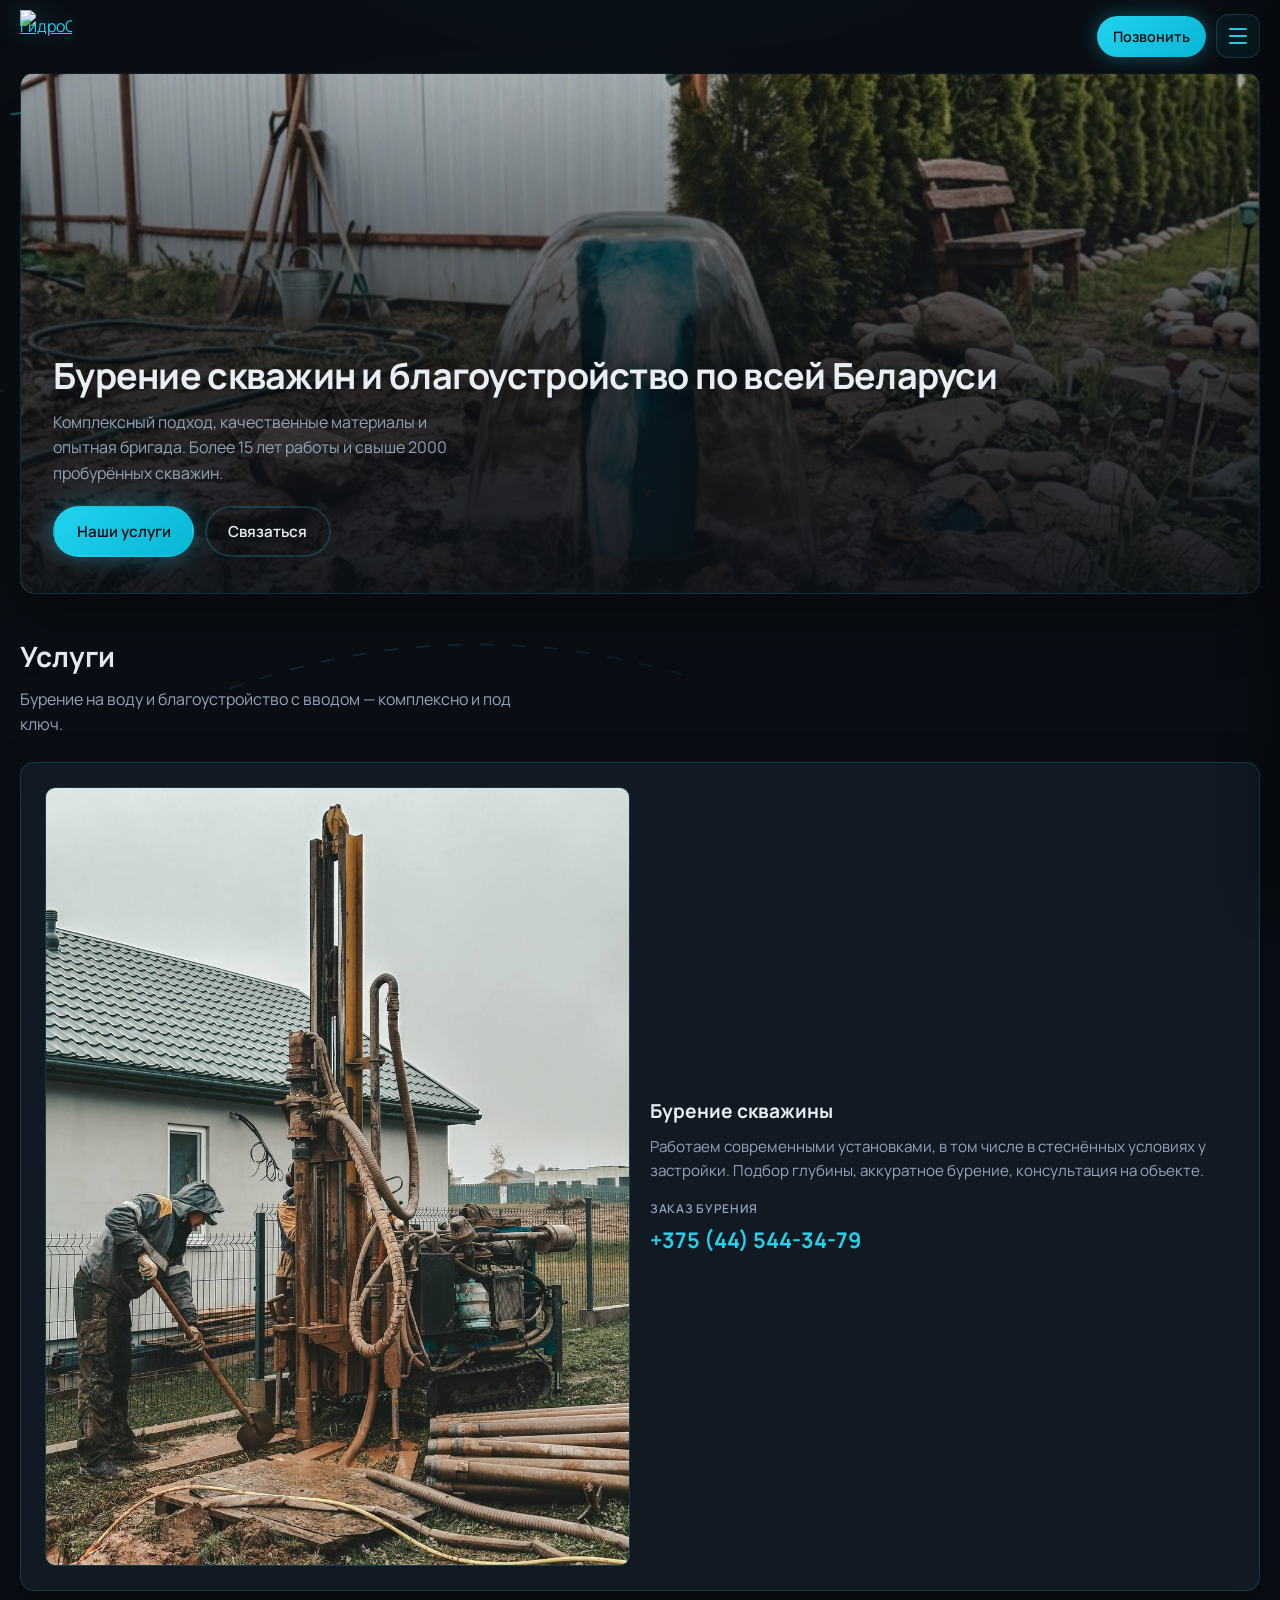
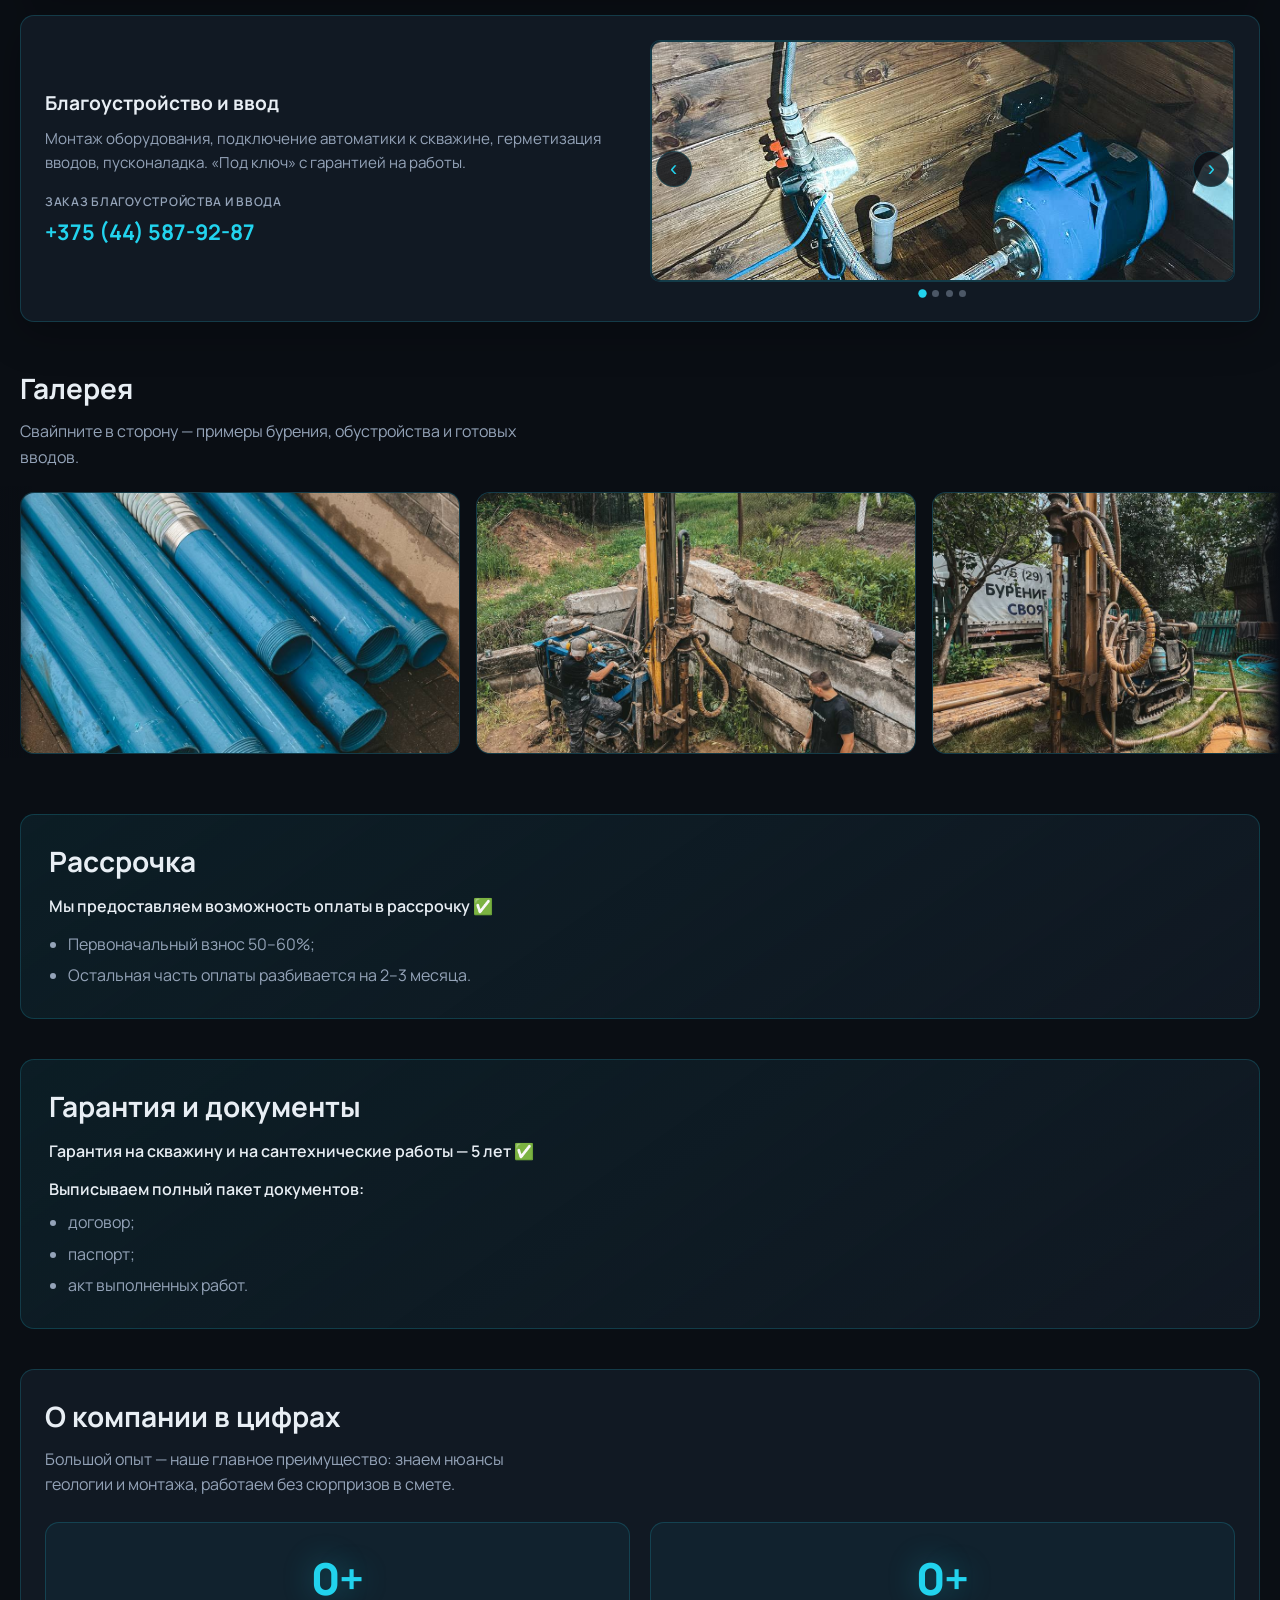
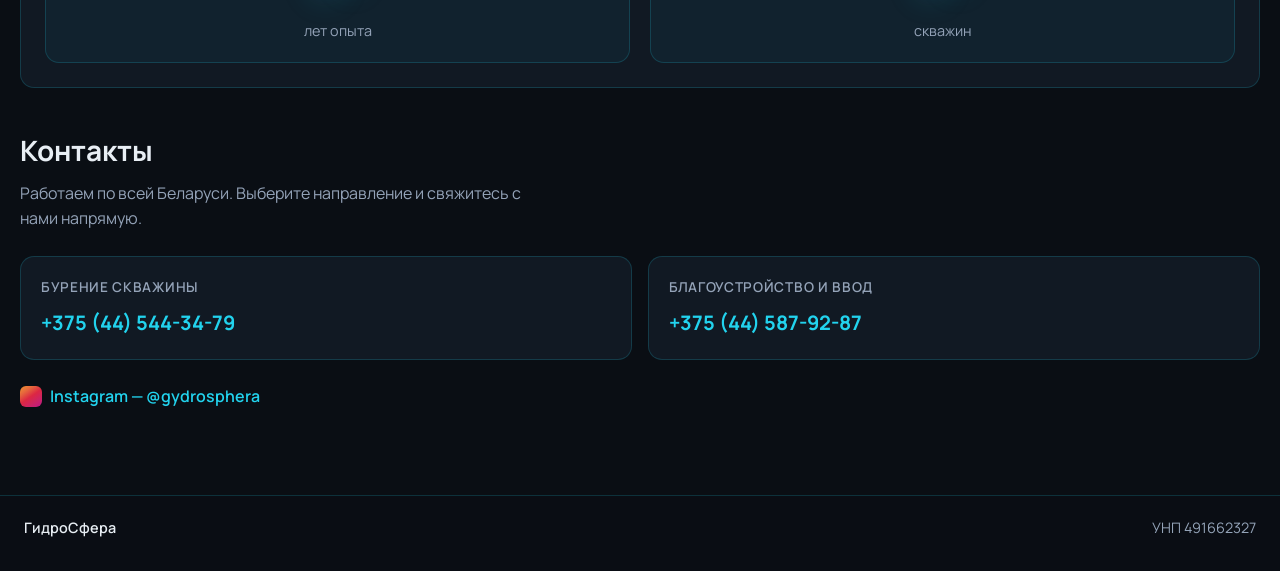
==== public/index.html @ 67a67ed8 "Initial commit: лендинг ГидроСфера (статика в public/) Made-with: Cursor" ====
<!DOCTYPE html>
<html lang="ru">
<head>
  <meta charset="UTF-8" />
  <meta name="viewport" content="width=device-width, initial-scale=1" />
  <meta name="description" content="ГидроСфера — бурение скважин и благоустройство под ключ по всей Беларуси. 15+ лет опыта, 2000+ скважин." />
  <title>ГидроСфера — бурение скважин и благоустройство</title>
  <link rel="preconnect" href="https://fonts.googleapis.com" />
  <link rel="preconnect" href="https://fonts.gstatic.com" crossorigin />
  <link href="https://fonts.googleapis.com/css2?family=Manrope:wght@400;500;600;700&display=swap" rel="stylesheet" />
  <link rel="stylesheet" href="css/styles.css" />
</head>
<body>
  <div class="pipe-bg" aria-hidden="true">
    <svg class="pipe-svg" xmlns="http://www.w3.org/2000/svg" preserveAspectRatio="xMidYMid slice">
      <defs>
        <linearGradient id="pipe-glow" x1="0%" y1="0%" x2="100%" y2="100%">
          <stop offset="0%" style="stop-color:#22d3ee;stop-opacity:0.5" />
          <stop offset="100%" style="stop-color:#0891b2;stop-opacity:0.15" />
        </linearGradient>
      </defs>
      <path class="pipe-line" d="M-20,120 Q180,80 400,140 T900,100" fill="none" stroke="url(#pipe-glow)" stroke-width="2" />
      <path class="pipe-line pipe-line--2" d="M100,-30 Q220,200 380,180 T720,280" fill="none" stroke="url(#pipe-glow)" stroke-width="1.5" opacity="0.6" />
      <path class="pipe-line pipe-line--3" d="M-40,400 Q300,320 500,420 T1100,380" fill="none" stroke="url(#pipe-glow)" stroke-width="1.2" opacity="0.45" />
      <path class="pipe-line pipe-line--4" d="M200,700 Q450,600 700,680 T100%,650" fill="none" stroke="url(#pipe-glow)" stroke-width="1.8" opacity="0.35" />
    </svg>
    <div class="pipe-grid"></div>
  </div>

  <header class="site-header" id="header" data-header>
    <div class="header-inner">
      <a class="logo-link" href="#top" data-nav-anchor>
        <img class="logo-img" src="images/logo.jpeg" width="180" height="180" alt="ГидроСфера" decoding="async" />
      </a>
      <div class="header-actions">
        <a class="btn-call-top" href="#contacts" data-nav-anchor>Позвонить</a>
        <button type="button" class="burger" id="burger" aria-expanded="false" aria-controls="drawer" aria-label="Открыть меню">
          <span class="burger-bar"></span>
          <span class="burger-bar"></span>
          <span class="burger-bar"></span>
        </button>
      </div>
    </div>
    <div class="drawer" id="drawer" aria-hidden="true">
      <nav class="drawer-nav" aria-label="Разделы">
        <a href="#services" data-nav-anchor>Услуги</a>
        <a href="#gallery" data-nav-anchor>Галерея</a>
        <a href="#contacts" data-nav-anchor>Контакты</a>
      </nav>
    </div>
  </header>

  <div class="header-placeholder" aria-hidden="true"></div>

  <div class="page-shell">
    <main class="main-col" id="top">
        <section class="hero">
          <div class="hero-media">
            <img
              class="hero-media__img--well-result"
              src="images/main1.jpg"
              alt="Чистая вода из пробурённой скважины"
              width="1200"
              height="900"
              fetchpriority="high"
              decoding="async"
            />
            <div class="hero-scrim"></div>
          </div>
          <div class="hero-copy">
            <h1 class="hero-title">Бурение скважин и благоустройство по всей Беларуси</h1>
            <p class="hero-text">
              Комплексный подход, качественные материалы и опытная бригада. Более 15 лет работы и свыше 2000 пробурённых скважин.
            </p>
            <div class="hero-cta">
              <a class="btn btn-primary" href="#services">Наши услуги</a>
              <a class="btn btn-ghost" href="#contacts">Связаться</a>
            </div>
          </div>
        </section>

        <section class="section" id="services">
          <h2 class="section-title">Услуги</h2>
          <p class="section-lead">Бурение на воду и благоустройство с вводом — комплексно и под ключ.</p>

          <article class="service-card">
            <div class="service-card__media">
              <img src="images/photo_2026-03-30%2013.43.27.jpeg" alt="Бурение скважины у частного дома" width="800" height="600" loading="lazy" decoding="async" />
            </div>
            <div class="service-card__body">
              <h3 class="service-card__title">Бурение скважины</h3>
              <p class="service-card__text">
                Работаем современными установками, в том числе в стеснённых условиях у застройки. Подбор глубины, аккуратное бурение, консультация на объекте.
              </p>
              <p class="service-card__phone-label">Заказ бурения</p>
              <a class="service-card__phone" href="tel:+375445443479">+375 (44) 544-34-79</a>
            </div>
          </article>

          <article class="service-card service-card--reverse">
            <div class="service-card__media service-card__media--blago-gallery">
              <div class="blago-gallery" data-blago-gallery>
                <button type="button" class="blago-gallery__arrow blago-gallery__arrow--prev" aria-controls="blago-gallery-track" aria-label="Предыдущее фото">‹</button>
                <div class="blago-gallery__viewport" id="blago-gallery-viewport" tabindex="0" aria-roledescription="карусель" aria-label="Фото и схемы благоустройства">
                  <ul class="blago-gallery__track" id="blago-gallery-track" role="list">
                    <li class="blago-gallery__slide">
                      <button type="button" class="blago-gallery__zoom" data-full="images/blago_in.jpg" data-alt="Монтаж автоматики и гидроаккумулятора в помещении">
                        <img src="images/blago_in.jpg" alt="Монтаж автоматики и гидроаккумулятора в помещении" width="800" height="600" loading="lazy" decoding="async" />
                      </button>
                    </li>
                    <li class="blago-gallery__slide">
                      <button type="button" class="blago-gallery__zoom" data-full="images/blago_in1.jpg" data-alt="Схема ввода водоснабжения из скважины в дом">
                        <img class="blago-gallery__img--diagram" src="images/blago_in1.jpg" alt="Схема ввода водоснабжения из скважины в дом" width="800" height="600" loading="lazy" decoding="async" />
                      </button>
                    </li>
                    <li class="blago-gallery__slide">
                      <button type="button" class="blago-gallery__zoom" data-full="images/blago_out.jpg" data-alt="Обустройство в кессоне: оборудование на объекте">
                        <img src="images/blago_out.jpg" alt="Обустройство в кессоне: оборудование на объекте" width="800" height="600" loading="lazy" decoding="async" />
                      </button>
                    </li>
                    <li class="blago-gallery__slide">
                      <button type="button" class="blago-gallery__zoom" data-full="images/blago_out1.jpg" data-alt="Схема обустройства скважины в кессоне">
                        <img class="blago-gallery__img--diagram" src="images/blago_out1.jpg" alt="Схема обустройства скважины в кессоне" width="800" height="600" loading="lazy" decoding="async" />
                      </button>
                    </li>
                  </ul>
                </div>
                <button type="button" class="blago-gallery__arrow blago-gallery__arrow--next" aria-controls="blago-gallery-track" aria-label="Следующее фото">›</button>
                <div class="blago-gallery__dots" role="group" aria-label="Галерея благоустройства"></div>
              </div>
            </div>
            <div class="service-card__body">
              <h3 class="service-card__title">Благоустройство и ввод</h3>
              <p class="service-card__text">
                Монтаж оборудования, подключение автоматики к скважине, герметизация вводов, пусконаладка. «Под ключ» с гарантией на работы.
              </p>
              <p class="service-card__phone-label">Заказ благоустройства и ввода</p>
              <a class="service-card__phone" href="tel:+375445879287">+375 (44) 587-92-87</a>
            </div>
          </article>
        </section>

        <section class="section section-gallery" id="gallery" aria-label="Галерея работ и процесса">
          <h2 class="section-title">Галерея</h2>
          <p class="section-lead section-lead--gallery">Свайпните в сторону — примеры бурения, обустройства и готовых вводов.</p>
          <div class="gallery-rail-wrap">
            <div class="gallery-rail" id="gallery-rail" tabindex="0" role="region" aria-label="Фотогалерея, листайте в сторону">
              <ul class="gallery-rail__track">
                <li class="gallery-rail__slide"><button type="button" class="gallery-thumb" data-full="images/photo_2026-03-30%2013.43.28.jpeg" data-alt="Обсадные трубы на объекте"><img src="images/photo_2026-03-30%2013.43.28.jpeg" alt="" width="640" height="420" loading="lazy" decoding="async" /></button></li>
                <li class="gallery-rail__slide"><button type="button" class="gallery-thumb" data-full="images/photo_2026-03-30%2013.43.32.jpeg" data-alt="Бурение: установка и специалисты"><img src="images/photo_2026-03-30%2013.43.32.jpeg" alt="" width="640" height="420" loading="lazy" decoding="async" /></button></li>
                <li class="gallery-rail__slide"><button type="button" class="gallery-thumb" data-full="images/photo_2026-03-30%2013.43.20.jpeg" data-alt="Буровая работа на участке с газоном"><img src="images/photo_2026-03-30%2013.43.20.jpeg" alt="" width="640" height="420" loading="lazy" decoding="async" /></button></li>
                <li class="gallery-rail__slide"><button type="button" class="gallery-thumb" data-full="images/photo_2026-03-30%2013.43.27.jpeg" data-alt="Бурение скважины у частного дома"><img src="images/photo_2026-03-30%2013.43.27.jpeg" alt="" width="640" height="420" loading="lazy" decoding="async" /></button></li>
                <li class="gallery-rail__slide"><button type="button" class="gallery-thumb" data-full="images/photo_2026-03-30%2013.43.35.jpeg" data-alt="Буровая установка рядом с домом"><img src="images/photo_2026-03-30%2013.43.35.jpeg" alt="" width="640" height="420" loading="lazy" decoding="async" /></button></li>
                <li class="gallery-rail__slide"><button type="button" class="gallery-thumb" data-full="images/main.jpeg" data-alt="Готовое водоснабжение на объекте"><img src="images/main.jpeg" alt="" width="640" height="420" loading="lazy" decoding="async" /></button></li>
                <li class="gallery-rail__slide"><button type="button" class="gallery-thumb" data-full="images/2026-03-30%2015.04.41.jpg" data-alt="Насосная станция, пробный пуск"><img class="thumb-crop--pump-top" src="images/2026-03-30%2015.04.41.jpg" alt="" width="640" height="420" loading="lazy" decoding="async" /></button></li>
                <li class="gallery-rail__slide"><button type="button" class="gallery-thumb" data-full="images/blago-1.jpeg" data-alt="Автоматика и гидроаккумулятор в помещении"><img src="images/blago-1.jpeg" alt="" width="640" height="420" loading="lazy" decoding="async" /></button></li>
                <li class="gallery-rail__slide"><button type="button" class="gallery-thumb" data-full="images/blago-2.jpeg" data-alt="Обвязка скважины в кессоне"><img src="images/blago-2.jpeg" alt="" width="640" height="420" loading="lazy" decoding="async" /></button></li>
                <li class="gallery-rail__slide"><button type="button" class="gallery-thumb" data-full="images/photo_2026-03-30%2013.43.19.jpeg" data-alt="Оголовок скважины, ввод трубы и кабеля"><img src="images/photo_2026-03-30%2013.43.19.jpeg" alt="" width="640" height="420" loading="lazy" decoding="async" /></button></li>
                <li class="gallery-rail__slide"><button type="button" class="gallery-thumb" data-full="images/photo_2026-03-30%2013.43.11.jpeg" data-alt="Комплектация: насос, труба и оголовок"><img src="images/photo_2026-03-30%2013.43.11.jpeg" alt="" width="640" height="420" loading="lazy" decoding="async" /></button></li>
              </ul>
            </div>
          </div>
        </section>

        <section class="section section--installment" id="installment">
          <div class="installment-card">
            <h2 class="section-title section-title--in-card">Рассрочка</h2>
            <p class="installment-intro">Мы предоставляем возможность оплаты в рассрочку ✅</p>
            <ul class="installment-list">
              <li>Первоначальный взнос 50–60%;</li>
              <li>Остальная часть оплаты разбивается на 2–3 месяца.</li>
            </ul>
          </div>
        </section>

        <section class="section section--warranty" id="warranty" aria-label="Гарантия и документы">
          <div class="installment-card">
            <h2 class="section-title section-title--in-card">Гарантия и документы</h2>
            <p class="installment-intro">Гарантия на скважину и на сантехнические работы — 5 лет ✅</p>
            <p class="warranty-docs-lead">Выписываем полный пакет документов:</p>
            <ul class="installment-list warranty-docs-list">
              <li>договор;</li>
              <li>паспорт;</li>
              <li>акт выполненных работ.</li>
            </ul>
          </div>
        </section>

        <section class="section section-stats" id="stats" data-stats-section>
          <h2 class="section-title">О компании в цифрах</h2>
          <p class="section-lead">Большой опыт — наше главное преимущество: знаем нюансы геологии и монтажа, работаем без сюрпризов в смете.</p>
          <div class="stats-grid">
            <div class="stat-block">
              <span class="stat-value"><span class="stat-num" data-target="15" data-decimals="0">0</span><span class="stat-suffix">+</span></span>
              <span class="stat-caption">лет опыта</span>
            </div>
            <div class="stat-block">
              <span class="stat-value"><span class="stat-num" data-target="2000" data-decimals="0">0</span><span class="stat-suffix">+</span></span>
              <span class="stat-caption">скважин</span>
            </div>
          </div>
        </section>

        <section class="section section--contacts" id="contacts">
          <h2 class="section-title">Контакты</h2>
          <p class="section-lead">Работаем по всей Беларуси. Выберите направление и свяжитесь с нами напрямую.</p>
          <div class="contacts-grid">
            <div class="contact-block">
              <h3>Бурение скважины</h3>
              <a class="contact-tel" href="tel:+375445443479">+375 (44) 544-34-79</a>
            </div>
            <div class="contact-block">
              <h3>Благоустройство и ввод</h3>
              <a class="contact-tel" href="tel:+375445879287">+375 (44) 587-92-87</a>
            </div>
          </div>
          <a
            class="insta-link"
            href="https://www.instagram.com/gydrosphera?igsh=NHYzYXYzOWxzYXF4"
            target="_blank"
            rel="noopener noreferrer"
          >
            <span class="insta-icon" aria-hidden="true"></span>
            Instagram — @gydrosphera
          </a>
        </section>
    </main>
  </div>

  <footer class="site-footer">
    <div class="footer-inner">
      <span class="footer-name">ГидроСфера</span>
      <span class="footer-unp">УНП 491662327</span>
    </div>
  </footer>

  <div class="lightbox" id="lightbox" hidden>
    <button type="button" class="lightbox-close" id="lightbox-close" aria-label="Закрыть">×</button>
    <img class="lightbox-img" id="lightbox-img" alt="" />
  </div>

  <script src="js/main.js"></script>
</body>
</html>
---- public/css/styles.css ----
:root {
  --bg-deep: #0a0e14;
  --bg-panel: #111923;
  --bg-panel-hover: #162030;
  --text: #e8eef4;
  --text-muted: #94a3b8;
  --neon: #22d3ee;
  --neon-dim: rgba(34, 211, 238, 0.35);
  --neon-glow: rgba(34, 211, 238, 0.12);
  --border: rgba(34, 211, 238, 0.18);
  --header-compact: 72px;
  --font: "Manrope", system-ui, sans-serif;
  --ease: cubic-bezier(0.22, 1, 0.36, 1);
  --radius: 14px;
}

*,
*::before,
*::after {
  box-sizing: border-box;
}

html {
  scroll-behavior: smooth;
  /* якоря (#services и т.д.) — заголовок не под фиксированной шапкой */
  scroll-padding-top: calc(var(--header-compact) + 0.75rem);
}

@media (prefers-reduced-motion: reduce) {
  html {
    scroll-behavior: auto;
  }
  *,
  *::before,
  *::after {
    animation-duration: 0.01ms !important;
    transition-duration: 0.01ms !important;
  }

  .pipe-line {
    animation: none !important;
  }
}

body {
  margin: 0;
  font-family: var(--font);
  font-size: 1rem;
  line-height: 1.6;
  color: var(--text);
  background: var(--bg-deep);
}

img {
  max-width: 100%;
  height: auto;
  display: block;
}

a {
  color: var(--neon);
}

a:hover {
  color: #67e8f9;
}

/* ——— Neon pipe background ——— */

.pipe-bg {
  position: fixed;
  inset: 0;
  z-index: -2;
  pointer-events: none;
  background: radial-gradient(ellipse 100% 80% at 50% -20%, rgba(8, 145, 178, 0.18), transparent 55%), var(--bg-deep);
}

.pipe-svg {
  position: absolute;
  width: 100%;
  height: 100%;
  filter: drop-shadow(0 0 12px rgba(34, 211, 238, 0.25));
}

.pipe-line {
  stroke-linecap: round;
  animation: pipe-flow 28s ease-in-out infinite;
}

.pipe-line--2 {
  animation-duration: 36s;
  animation-delay: -4s;
}

.pipe-line--3 {
  animation-duration: 32s;
  animation-delay: -8s;
}

.pipe-line--4 {
  animation-duration: 40s;
  animation-delay: -12s;
}

@keyframes pipe-flow {
  0%,
  100% {
    stroke-dashoffset: 0;
    opacity: 0.5;
  }
  50% {
    stroke-dashoffset: -80;
    opacity: 0.85;
  }
}

.pipe-line {
  stroke-dasharray: 12 20;
}

.pipe-grid {
  position: absolute;
  inset: 0;
  opacity: 0.22;
  background-image:
    linear-gradient(rgba(34, 211, 238, 0.12) 1px, transparent 1px),
    linear-gradient(90deg, rgba(34, 211, 238, 0.1) 1px, transparent 1px);
  background-size: 56px 56px;
  mask-image: radial-gradient(ellipse 85% 70% at 50% 30%, black 20%, transparent 75%);
}

/* ——— Header ——— */

.site-header {
  position: fixed;
  top: 0;
  left: 0;
  right: 0;
  z-index: 100;
  background: rgba(10, 14, 20, 0.78);
  backdrop-filter: blur(14px);
  -webkit-backdrop-filter: blur(14px);
  border-bottom: 1px solid transparent;
  transition:
    border-color 0.35s var(--ease),
    box-shadow 0.35s var(--ease);
}

.site-header.is-scrolled {
  border-color: var(--border);
  box-shadow: 0 8px 32px rgba(0, 0, 0, 0.35);
}

.header-inner {
  display: flex;
  align-items: center;
  justify-content: space-between;
  flex-wrap: wrap;
  gap: 0.65rem 0.75rem;
  max-width: 1280px;
  margin: 0 auto;
  padding: 0.65rem 1.25rem;
  min-height: var(--header-compact);
}

.logo-link {
  line-height: 0;
  flex-shrink: 0;
}

.logo-img {
  height: clamp(44px, 10vw, 52px);
  width: auto;
  object-fit: contain;
  filter: drop-shadow(0 0 14px rgba(34, 211, 238, 0.28));
}

.header-actions {
  display: flex;
  align-items: center;
  gap: 0.65rem;
}

.btn-call-top {
  display: inline-flex;
  align-items: center;
  justify-content: center;
  padding: 0.55rem 1rem;
  font-weight: 600;
  font-size: 0.9rem;
  text-decoration: none;
  color: var(--bg-deep);
  background: linear-gradient(135deg, var(--neon), #06b6d4);
  border-radius: 999px;
  box-shadow: 0 0 20px rgba(34, 211, 238, 0.35);
  transition:
    transform 0.2s var(--ease),
    box-shadow 0.2s var(--ease);
}

.btn-call-top:hover {
  color: var(--bg-deep);
  transform: translateY(-1px);
  box-shadow: 0 0 28px rgba(34, 211, 238, 0.5);
}

.burger {
  display: flex;
  flex-direction: column;
  justify-content: center;
  gap: 5px;
  width: 2.75rem;
  height: 2.75rem;
  padding: 0;
  border: 1px solid var(--border);
  border-radius: 12px;
  background: rgba(34, 211, 238, 0.06);
  cursor: pointer;
  transition: background 0.25s var(--ease);
}

.burger:hover {
  background: rgba(34, 211, 238, 0.12);
}

.burger-bar {
  display: block;
  width: 1.1rem;
  height: 2px;
  margin: 0 auto;
  background: var(--neon);
  border-radius: 1px;
  transition:
    transform 0.35s var(--ease),
    opacity 0.2s;
}

.burger[aria-expanded="true"] .burger-bar:nth-child(1) {
  transform: translateY(7px) rotate(45deg);
}

.burger[aria-expanded="true"] .burger-bar:nth-child(2) {
  opacity: 0;
}

.burger[aria-expanded="true"] .burger-bar:nth-child(3) {
  transform: translateY(-7px) rotate(-45deg);
}

.drawer {
  position: fixed;
  top: 0;
  right: 0;
  width: min(300px, 86vw);
  height: 100vh;
  padding: calc(var(--header-compact) + 1.5rem) 1.5rem 2rem;
  background: rgba(17, 25, 35, 0.97);
  border-left: 1px solid var(--border);
  box-shadow: -12px 0 40px rgba(0, 0, 0, 0.45);
  transform: translateX(100%);
  transition: transform 0.4s var(--ease);
  z-index: 99;
}

.drawer.is-open {
  transform: translateX(0);
}

.drawer-nav {
  display: flex;
  flex-direction: column;
  gap: 0.35rem;
}

.drawer-nav a {
  padding: 0.9rem 1rem;
  font-size: 1.1rem;
  font-weight: 600;
  text-decoration: none;
  color: var(--text);
  border-radius: var(--radius);
  border: 1px solid transparent;
  transition:
    background 0.2s,
    border-color 0.2s;
}

.drawer-nav a:hover {
  background: var(--neon-glow);
  border-color: var(--border);
  color: var(--neon);
}

.drawer-backdrop {
  position: fixed;
  inset: 0;
  z-index: 98;
  background: rgba(0, 0, 0, 0.45);
  opacity: 0;
  visibility: hidden;
  transition: opacity 0.3s var(--ease);
}

.drawer-backdrop.is-visible {
  opacity: 1;
  visibility: visible;
  pointer-events: auto;
}

.drawer-backdrop:not(.is-visible) {
  pointer-events: none;
}

.header-placeholder {
  height: var(--header-compact);
}

/* ——— Layout ——— */

.page-shell {
  max-width: 1280px;
  margin: 0 auto;
  padding: 0 1.25rem 3rem;
}

.main-col {
  min-width: 0;
}

/* ——— Hero ——— */

.hero {
  position: relative;
  border-radius: var(--radius);
  overflow: hidden;
  margin-bottom: 2.5rem;
  border: 1px solid var(--border);
  box-shadow: 0 20px 60px rgba(0, 0, 0, 0.4);
}

.hero-media {
  position: relative;
  max-height: min(70vh, 520px);
}

.hero-media img {
  width: 100%;
  height: min(70vh, 520px);
  object-fit: cover;
}

/* Кадр: ~2/3 высоты снимка, сдвиг +10cm по вертикали */
.hero-media__img--well-result {
  object-position: center 56%;
}

.hero-scrim {
  position: absolute;
  inset: 0;
  background: linear-gradient(180deg, rgba(10, 14, 20, 0.2) 0%, rgba(10, 14, 20, 0.75) 55%, rgba(10, 14, 20, 0.92) 100%);
  pointer-events: none;
}

.hero-copy {
  position: relative;
  padding: 1.5rem 1.5rem 1.75rem;
  margin-top: -4rem;
}

@media (min-width: 640px) {
  .hero-copy {
    position: absolute;
    left: 0;
    right: 0;
    bottom: 0;
    margin-top: 0;
    padding: 2rem 2rem 2.25rem;
  }
}

.hero-title {
  margin: 0 0 0.75rem;
  font-size: clamp(1.5rem, 4vw, 2.25rem);
  font-weight: 700;
  line-height: 1.2;
  letter-spacing: -0.02em;
  text-shadow: 0 2px 24px rgba(0, 0, 0, 0.6);
}

.hero-text {
  margin: 0 0 1.25rem;
  max-width: 40ch;
  color: var(--text-muted);
  font-size: 1rem;
}

.hero-cta {
  display: flex;
  flex-wrap: wrap;
  gap: 0.65rem;
}

.btn {
  display: inline-flex;
  align-items: center;
  justify-content: center;
  padding: 0.7rem 1.35rem;
  font-family: inherit;
  font-weight: 600;
  font-size: 0.95rem;
  text-decoration: none;
  border-radius: 999px;
  border: 2px solid transparent;
  cursor: pointer;
  transition:
    transform 0.2s var(--ease),
    box-shadow 0.2s var(--ease),
    background 0.2s;
}

.btn-primary {
  background: linear-gradient(135deg, var(--neon), #06b6d4);
  color: var(--bg-deep);
  box-shadow: 0 0 24px rgba(34, 211, 238, 0.35);
}

.btn-primary:hover {
  color: var(--bg-deep);
  transform: translateY(-1px);
}

.btn-ghost {
  background: transparent;
  color: var(--text);
  border-color: var(--border);
}

.btn-ghost:hover {
  border-color: var(--neon);
  color: var(--neon);
}

/* ——— Sections ——— */

.section {
  margin-bottom: 2.75rem;
}

.section-title {
  margin: 0 0 0.5rem;
  font-size: clamp(1.35rem, 2.8vw, 1.75rem);
  font-weight: 700;
}

.section-lead {
  margin: 0 0 1.5rem;
  color: var(--text-muted);
  max-width: 52ch;
}

.section-lead--gallery {
  margin-bottom: 1rem;
}

/* ——— Services ——— */

.service-card {
  display: grid;
  gap: 1.25rem;
  padding: 1.25rem;
  margin-bottom: 1.5rem;
  background: var(--bg-panel);
  border: 1px solid var(--border);
  border-radius: var(--radius);
  box-shadow: 0 12px 40px rgba(0, 0, 0, 0.25);
  transition: border-color 0.25s var(--ease);
}

.service-card:hover {
  border-color: rgba(34, 211, 238, 0.35);
}

@media (min-width: 768px) {
  .service-card {
    grid-template-columns: 1fr 1fr;
    align-items: center;
    padding: 1.5rem;
  }

  .service-card--reverse .service-card__media {
    order: 2;
  }

  .service-card--reverse .service-card__body {
    order: 1;
  }
}

.service-card__media img {
  width: 100%;
  height: 220px;
  object-fit: cover;
  border-radius: calc(var(--radius) - 4px);
  border: 1px solid var(--border);
}

.service-card__media--pair {
  display: grid;
  gap: 0.65rem;
}

.service-card__media--pair img {
  height: 160px;
}

/* Благоустройство: карусель (свайп + стрелки + точки) */
.service-card__media--blago-gallery {
  min-height: 0;
}

.blago-gallery {
  position: relative;
  width: 100%;
}

.blago-gallery__viewport {
  overflow-x: auto;
  scroll-snap-type: x mandatory;
  scroll-behavior: smooth;
  -webkit-overflow-scrolling: touch;
  border-radius: calc(var(--radius) - 4px);
  border: 1px solid var(--border);
  background: var(--bg-panel);
  scrollbar-width: thin;
  scrollbar-color: rgba(34, 211, 238, 0.35) transparent;
}

.blago-gallery__viewport::-webkit-scrollbar {
  height: 5px;
}

.blago-gallery__viewport::-webkit-scrollbar-thumb {
  background: rgba(34, 211, 238, 0.35);
  border-radius: 3px;
}

.blago-gallery__track {
  display: flex;
  margin: 0;
  padding: 0;
  list-style: none;
}

.blago-gallery__slide {
  flex: 0 0 100%;
  scroll-snap-align: start;
  scroll-snap-stop: always;
}

.blago-gallery__zoom {
  display: block;
  width: 100%;
  margin: 0;
  padding: 0;
  border: none;
  cursor: zoom-in;
  background: transparent;
  border-radius: inherit;
}

.blago-gallery__zoom:focus-visible {
  outline: 2px solid var(--neon);
  outline-offset: 2px;
}

.blago-gallery__zoom img {
  display: block;
  width: 100%;
  height: 200px;
  object-fit: cover;
}

.blago-gallery__img--diagram {
  object-fit: contain;
  background: rgba(15, 23, 42, 0.55);
}

.blago-gallery__arrow {
  position: absolute;
  top: 50%;
  z-index: 2;
  transform: translateY(-50%);
  width: 2.25rem;
  height: 2.25rem;
  padding: 0;
  border: 1px solid var(--border);
  border-radius: 50%;
  background: rgba(10, 14, 20, 0.82);
  color: var(--neon);
  font-size: 1.35rem;
  line-height: 1;
  cursor: pointer;
  display: flex;
  align-items: center;
  justify-content: center;
  transition:
    background 0.2s var(--ease),
    color 0.2s;
}

.blago-gallery__arrow:hover {
  background: rgba(34, 211, 238, 0.15);
  color: #a5f3fc;
}

.blago-gallery__arrow--prev {
  left: 0.35rem;
}

.blago-gallery__arrow--next {
  right: 0.35rem;
}

.blago-gallery__dots {
  display: flex;
  justify-content: center;
  gap: 0.4rem;
  margin-top: 0.5rem;
}

.blago-gallery__dot {
  width: 7px;
  height: 7px;
  padding: 0;
  border: none;
  border-radius: 50%;
  background: rgba(148, 163, 184, 0.45);
  cursor: pointer;
  transition:
    background 0.2s,
    transform 0.2s;
}

.blago-gallery__dot.is-active {
  background: var(--neon);
  transform: scale(1.2);
}

@media (min-width: 768px) {
  .service-card__media img {
    height: 100%;
    min-height: 260px;
  }

  .service-card__media--pair img {
    min-height: 0;
    height: 125px;
  }

  .service-card__media--blago-gallery .blago-gallery__zoom img {
    min-height: 0;
    height: 240px;
  }
}

.service-card__title {
  margin: 0 0 0.5rem;
  font-size: 1.2rem;
}

.service-card__text {
  margin: 0 0 1rem;
  color: var(--text-muted);
  font-size: 0.95rem;
}

.service-card__phone-label {
  margin: 0 0 0.25rem;
  font-size: 0.75rem;
  font-weight: 600;
  text-transform: uppercase;
  letter-spacing: 0.06em;
  color: var(--text-muted);
}

.service-card__phone {
  font-size: 1.35rem;
  font-weight: 700;
  text-decoration: none;
  color: var(--neon);
}

.service-card__phone:hover {
  color: #a5f3fc;
}

/* ——— Installment ——— */

.section--installment {
  margin-bottom: 2.5rem;
}

.installment-card {
  padding: 1.5rem 1.75rem;
  background: linear-gradient(145deg, rgba(34, 211, 238, 0.08), var(--bg-panel));
  border: 1px solid var(--border);
  border-radius: var(--radius);
}

.section-title--in-card {
  margin-bottom: 0.65rem;
}

.installment-intro {
  margin: 0 0 0.75rem;
  font-weight: 600;
}

.installment-list {
  margin: 0;
  padding-left: 1.2rem;
  color: var(--text-muted);
}

.installment-list li {
  margin-bottom: 0.35rem;
}

/* ——— Warranty & documents ——— */

.section--warranty {
  margin-bottom: 2.5rem;
}

.warranty-docs-lead {
  margin: 0 0 0.5rem;
  font-weight: 600;
  color: var(--text);
}

.warranty-docs-list {
  margin-top: 0;
}

/* ——— Stats ——— */

.section-stats {
  padding: 1.5rem;
  background: var(--bg-panel);
  border: 1px solid var(--border);
  border-radius: var(--radius);
  margin-bottom: 2.5rem;
}

.stats-grid {
  display: grid;
  grid-template-columns: repeat(auto-fit, minmax(160px, 1fr));
  gap: 1.25rem;
  margin-top: 1rem;
}

.stat-block {
  text-align: center;
  padding: 1.25rem;
  background: rgba(34, 211, 238, 0.05);
  border-radius: var(--radius);
  border: 1px solid var(--border);
}

.stat-value {
  display: block;
  font-size: clamp(2rem, 5vw, 2.75rem);
  font-weight: 800;
  font-variant-numeric: tabular-nums;
  color: var(--neon);
  text-shadow: 0 0 30px var(--neon-dim);
}

.stat-suffix {
  font-weight: 700;
}

.stat-caption {
  display: block;
  margin-top: 0.35rem;
  font-size: 0.9rem;
  color: var(--text-muted);
}

/* ——— Contacts ——— */

.section--contacts {
  margin-bottom: 2rem;
}

.contacts-grid {
  display: grid;
  gap: 1rem;
  margin-bottom: 1.5rem;
}

@media (min-width: 560px) {
  .contacts-grid {
    grid-template-columns: 1fr 1fr;
  }
}

.contact-block {
  padding: 1.25rem;
  background: var(--bg-panel);
  border: 1px solid var(--border);
  border-radius: var(--radius);
}

.contact-block h3 {
  margin: 0 0 0.5rem;
  font-size: 0.85rem;
  font-weight: 600;
  text-transform: uppercase;
  letter-spacing: 0.05em;
  color: var(--text-muted);
}

.contact-tel {
  font-size: 1.25rem;
  font-weight: 700;
  text-decoration: none;
  color: var(--neon);
}

.contact-tel:hover {
  color: #a5f3fc;
}

.insta-link {
  display: inline-flex;
  align-items: center;
  gap: 0.5rem;
  font-weight: 600;
  text-decoration: none;
}

.insta-icon {
  width: 1.35rem;
  height: 1.35rem;
  background: linear-gradient(145deg, #f09433, #e6683c, #dc2743, #cc2366, #bc1888);
  border-radius: 6px;
  flex-shrink: 0;
}

/* ——— Gallery rail (horizontal swipe) ——— */

.section-gallery {
  margin-bottom: 2.75rem;
}

.gallery-rail-wrap {
  position: relative;
  margin-left: -1.25rem;
  margin-right: -1.25rem;
}

.gallery-rail-wrap::before,
.gallery-rail-wrap::after {
  content: "";
  position: absolute;
  top: 0;
  bottom: 0.75rem;
  width: 2rem;
  z-index: 1;
  pointer-events: none;
}

.gallery-rail-wrap::before {
  left: 0;
  background: linear-gradient(90deg, var(--bg-deep), transparent);
}

.gallery-rail-wrap::after {
  right: 0;
  background: linear-gradient(-90deg, var(--bg-deep), transparent);
}

.gallery-rail {
  overflow-x: auto;
  overflow-y: hidden;
  scroll-snap-type: x mandatory;
  scroll-padding-inline: 1.25rem;
  -webkit-overflow-scrolling: touch;
  scrollbar-width: thin;
  scrollbar-color: rgba(34, 211, 238, 0.35) transparent;
  outline: none;
}

.gallery-rail:focus-visible {
  box-shadow: 0 0 0 2px rgba(34, 211, 238, 0.45);
  border-radius: var(--radius);
}

.gallery-rail::-webkit-scrollbar {
  height: 6px;
}

.gallery-rail::-webkit-scrollbar-thumb {
  background: rgba(34, 211, 238, 0.35);
  border-radius: 3px;
}

.gallery-rail__track {
  display: flex;
  gap: 1rem;
  list-style: none;
  margin: 0;
  padding: 0.35rem 1.25rem 1rem;
  width: max-content;
}

.gallery-rail__slide {
  flex: 0 0 min(calc(100vw - 3.5rem), 440px);
  max-width: 440px;
  scroll-snap-align: center;
  scroll-snap-stop: always;
}

.gallery-thumb {
  display: block;
  width: 100%;
  padding: 0;
  border: 1px solid var(--border);
  border-radius: var(--radius);
  overflow: hidden;
  cursor: zoom-in;
  background: var(--bg-panel);
  transition:
    border-color 0.25s var(--ease),
    box-shadow 0.25s var(--ease);
}

.gallery-thumb:hover {
  border-color: rgba(34, 211, 238, 0.45);
  box-shadow: 0 0 24px rgba(34, 211, 238, 0.12);
}

.gallery-thumb:focus-visible {
  outline: 2px solid var(--neon);
  outline-offset: 2px;
}

.gallery-thumb img {
  width: 100%;
  height: min(52vw, 280px);
  max-height: 300px;
  object-fit: cover;
}

.gallery-thumb img.thumb-crop--well-bottom {
  object-position: center 78%;
}

.gallery-thumb img.thumb-crop--pump-top {
  object-position: center 38%;
}

@media (min-width: 640px) {
  .gallery-thumb img {
    height: 260px;
  }

  .gallery-thumb img.thumb-crop--pump-top {
    object-position: center 34%;
  }
}

/* ——— Footer ——— */

.site-footer {
  padding: 1.25rem 1.5rem 2rem;
  border-top: 1px solid var(--border);
  background: rgba(10, 14, 20, 0.9);
}

.footer-inner {
  max-width: 1280px;
  margin: 0 auto;
  display: flex;
  flex-wrap: wrap;
  align-items: center;
  justify-content: space-between;
  gap: 0.75rem;
  font-size: 0.9rem;
  color: var(--text-muted);
}

.footer-name {
  font-weight: 600;
  color: var(--text);
}

/* ——— Lightbox ——— */

.lightbox {
  position: fixed;
  inset: 0;
  z-index: 200;
  display: flex;
  align-items: center;
  justify-content: center;
  padding: 1rem;
  background: rgba(0, 0, 0, 0.88);
}

.lightbox[hidden] {
  display: none;
}

.lightbox-img {
  max-width: min(96vw, 1100px);
  max-height: 90vh;
  object-fit: contain;
  border-radius: 8px;
  border: 1px solid var(--border);
  box-shadow: 0 0 60px rgba(34, 211, 238, 0.12);
}

.lightbox-close {
  position: absolute;
  top: 1rem;
  right: 1rem;
  width: 3rem;
  height: 3rem;
  border: 1px solid var(--border);
  border-radius: 50%;
  background: var(--bg-panel);
  color: var(--text);
  font-size: 1.75rem;
  line-height: 1;
  cursor: pointer;
  transition: background 0.2s;
}

.lightbox-close:hover {
  background: var(--bg-panel-hover);
}
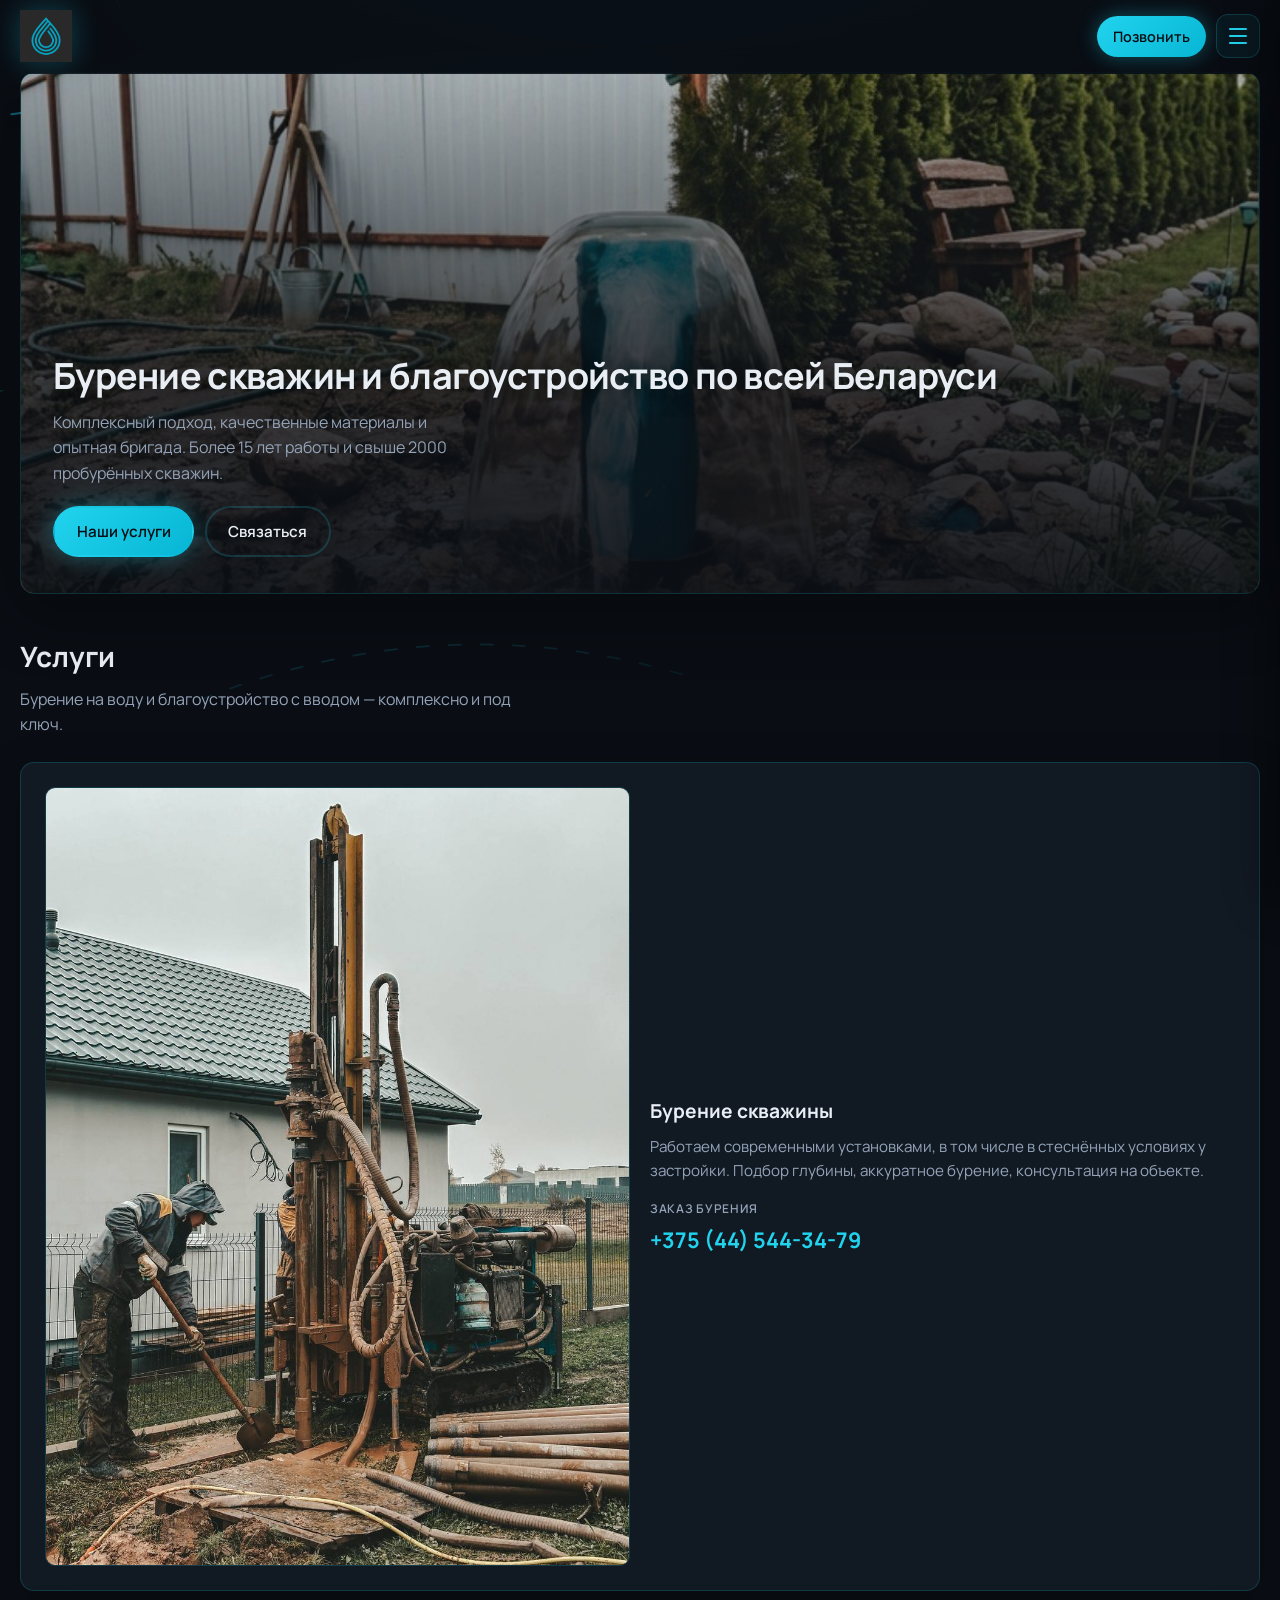
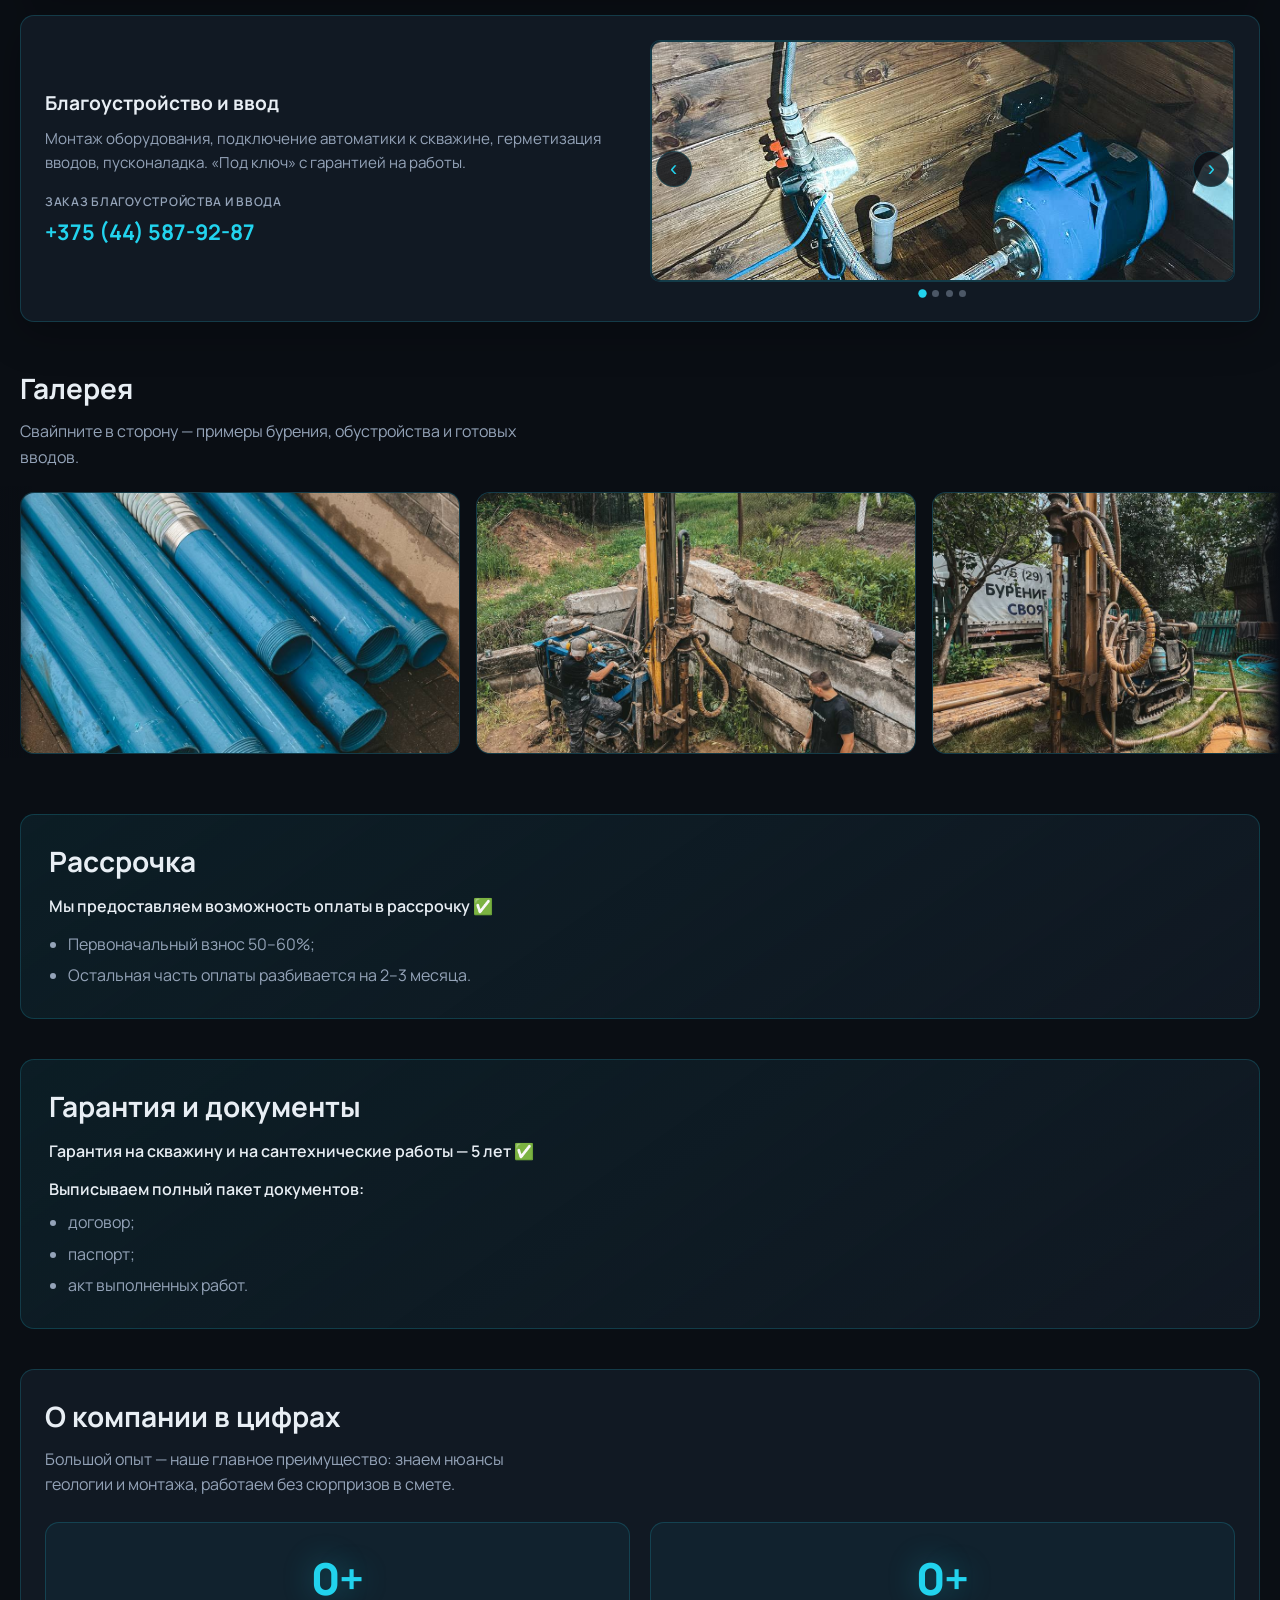
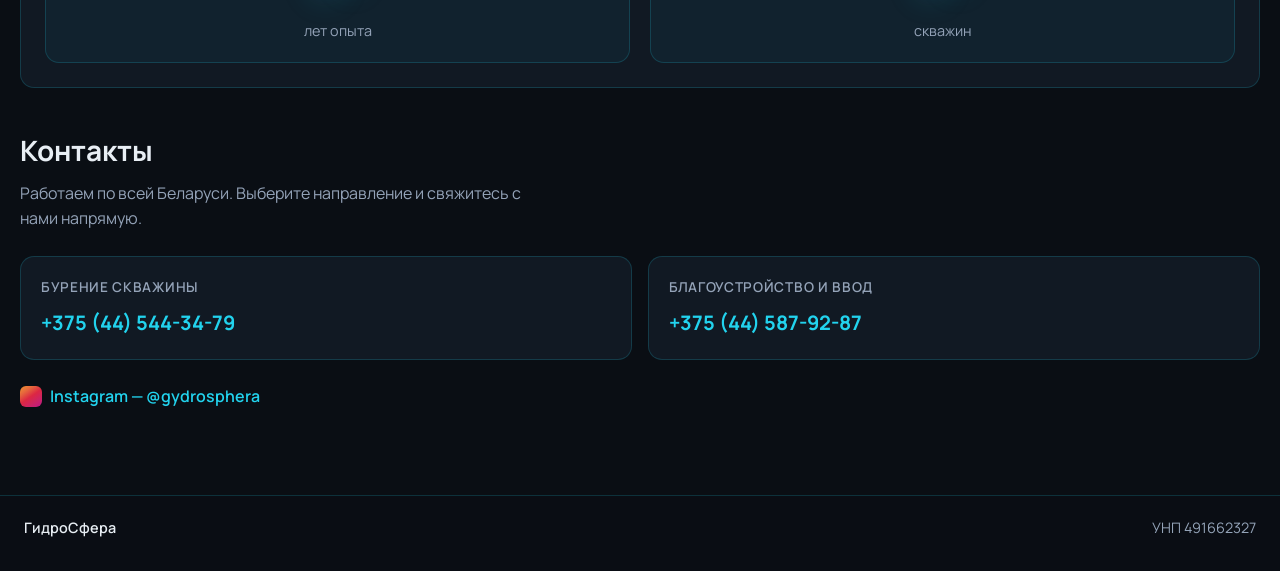
==== commit d9f627f1: "Яндекс: meta verification (дублирует HTML-файл) Made-with: Cursor" ====
--- a/public/index.html
+++ b/public/index.html
@@ -4,6 +4,7 @@
   <meta charset="UTF-8" />
   <meta name="viewport" content="width=device-width, initial-scale=1" />
   <meta name="description" content="ГидроСфера — бурение скважин и благоустройство под ключ по всей Беларуси. 15+ лет опыта, 2000+ скважин." />
+  <meta name="yandex-verification" content="5a4e4db9c6df7a46" />
   <title>ГидроСфера — бурение скважин и благоустройство</title>
   <link rel="preconnect" href="https://fonts.googleapis.com" />
   <link rel="preconnect" href="https://fonts.gstatic.com" crossorigin />
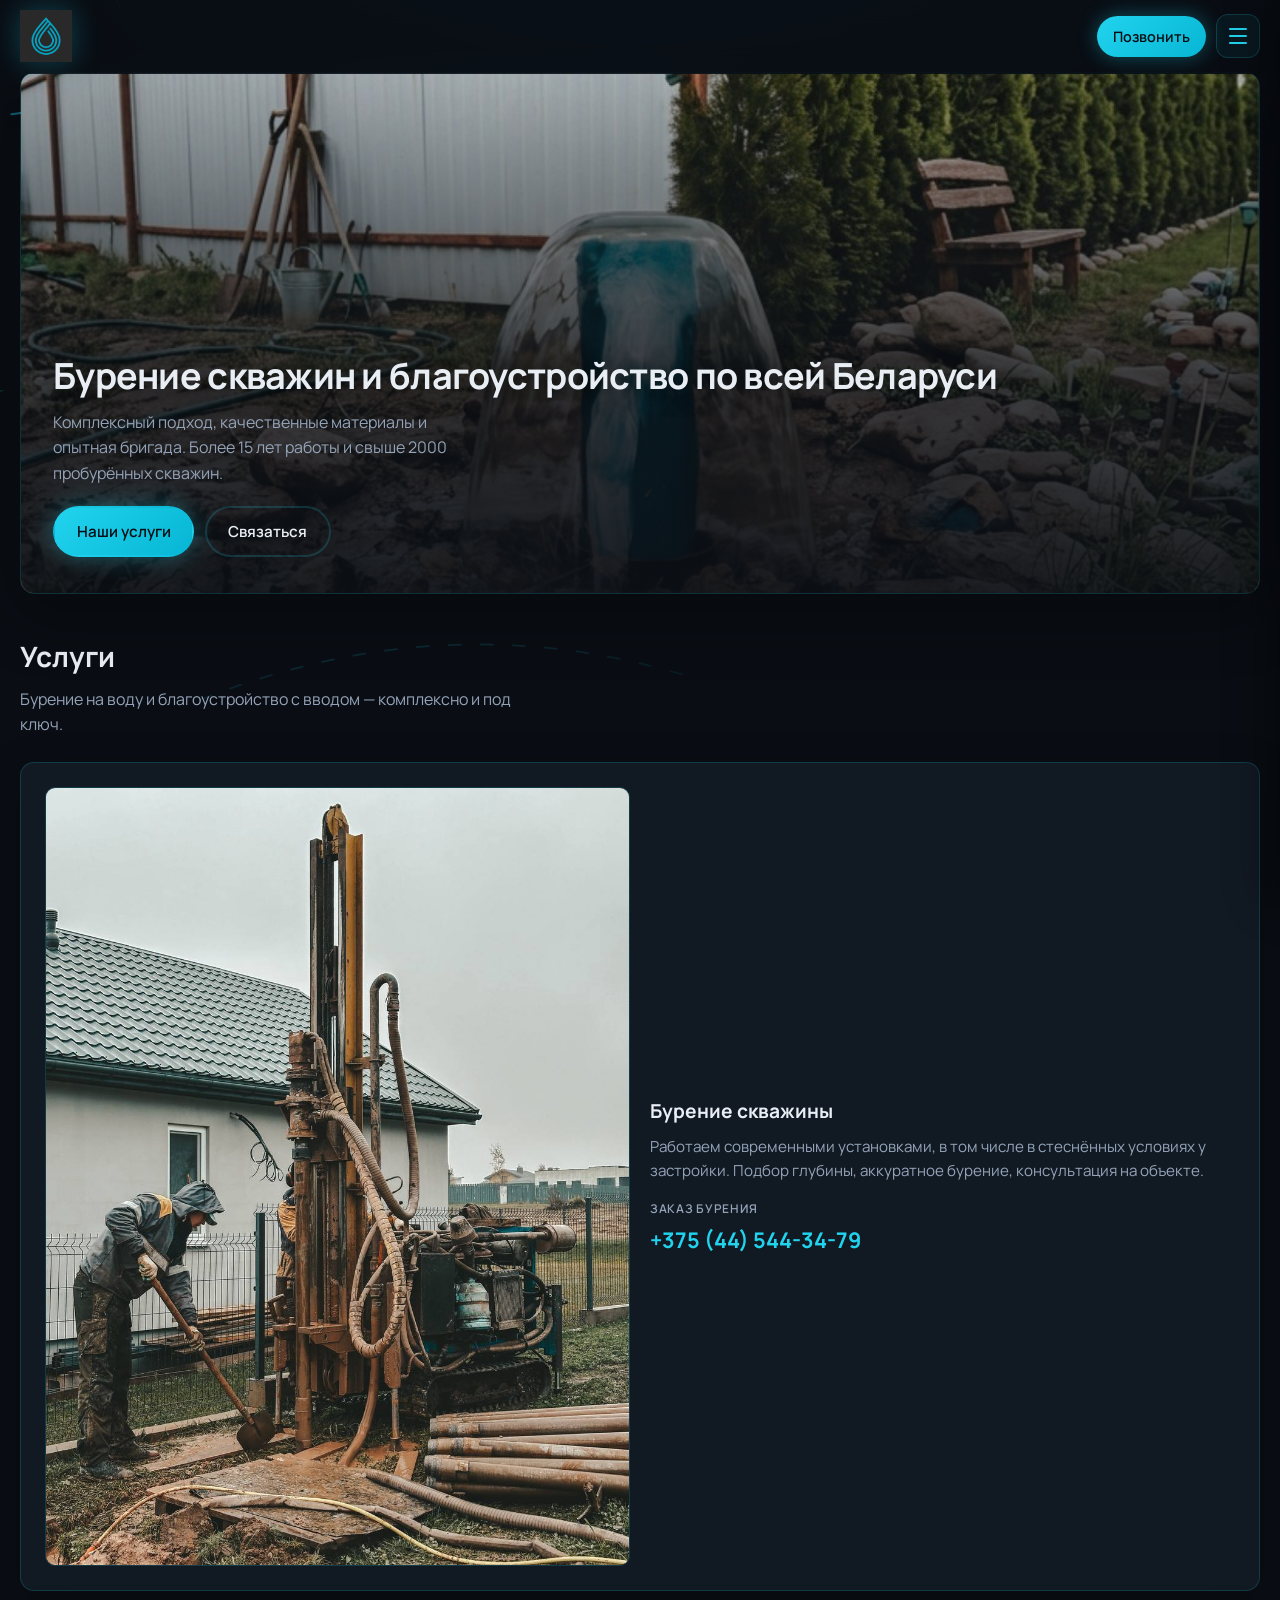
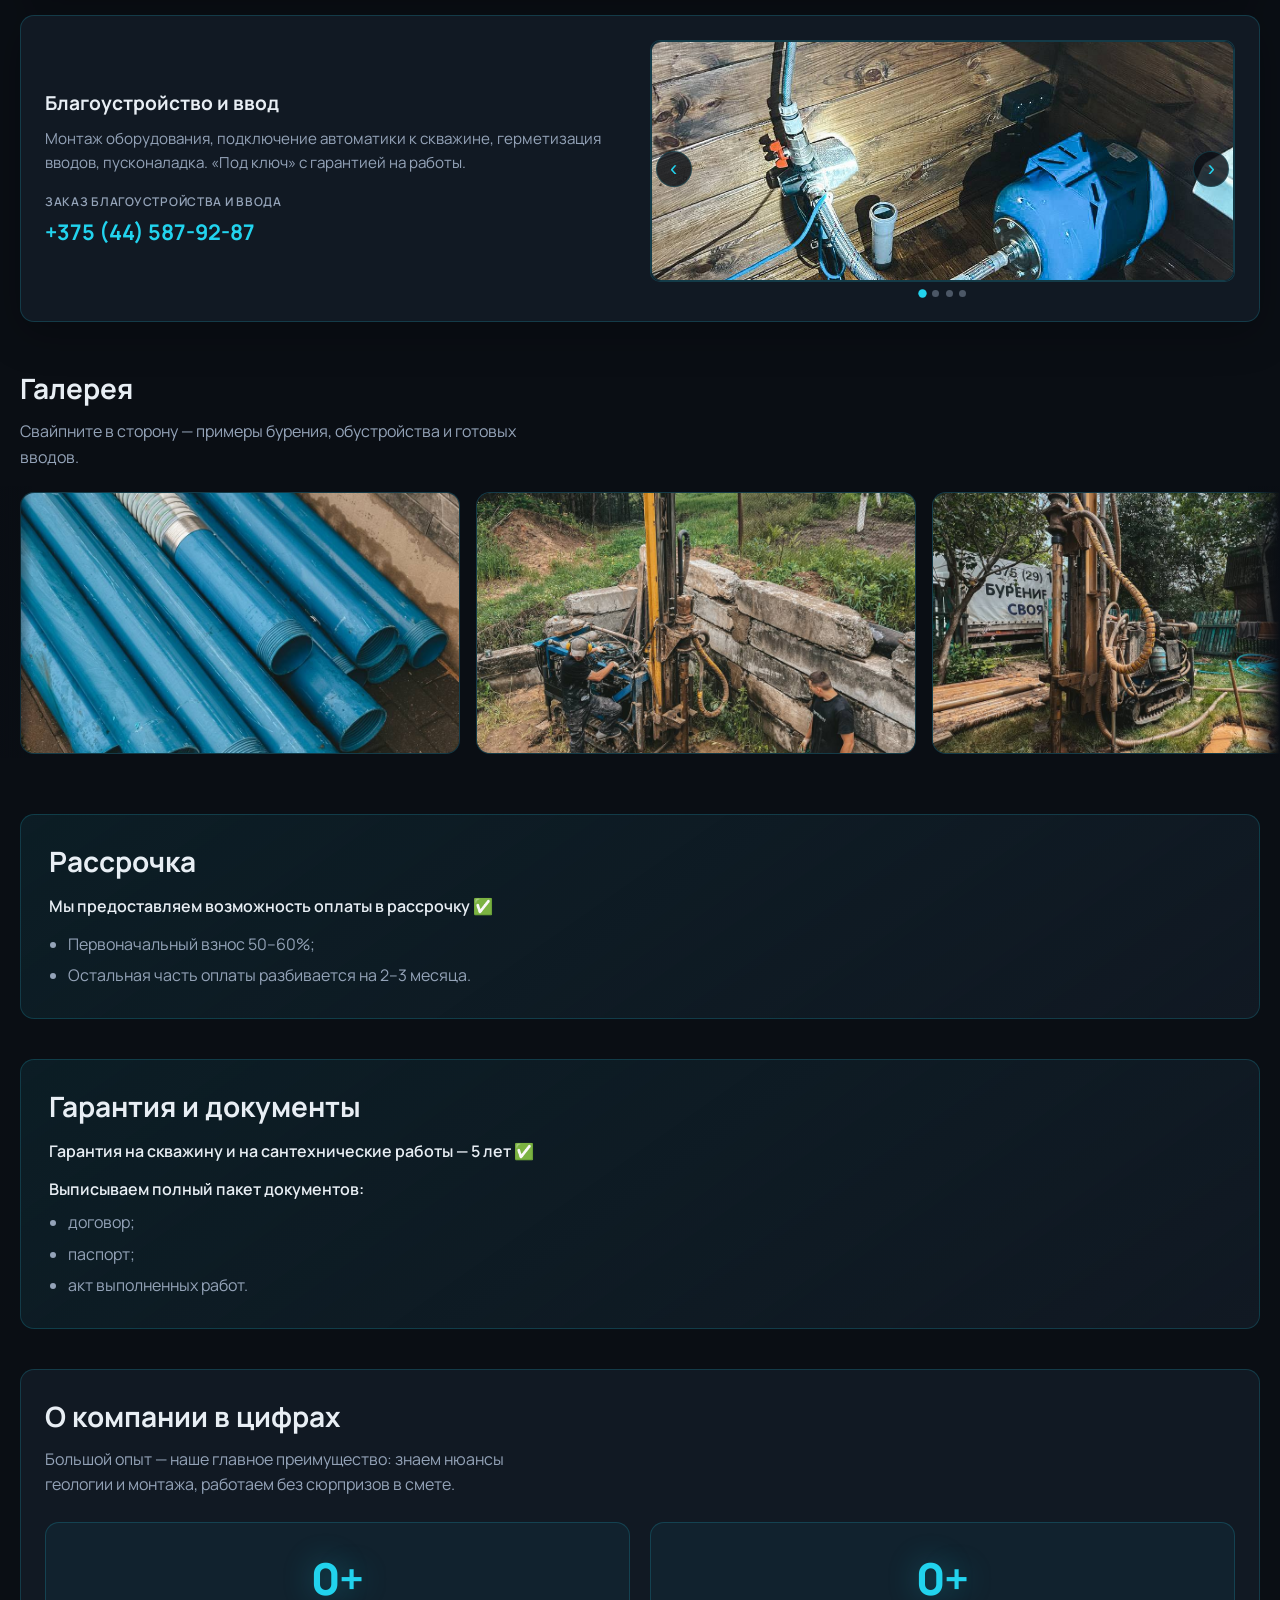
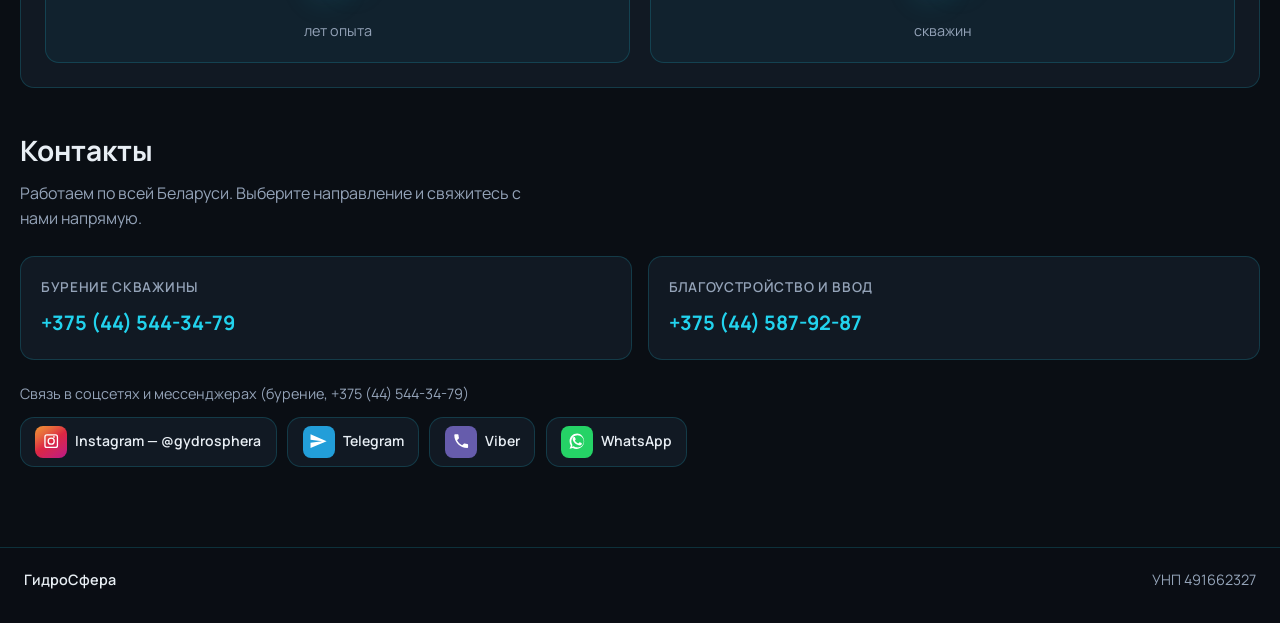
==== commit 663cd9a8: "Контакты: чипы Instagram, Telegram, Viber, WhatsApp (+375445443479) Made-with: Cursor" ====
--- a/public/index.html
+++ b/public/index.html
@@ -215,15 +215,63 @@
               <a class="contact-tel" href="tel:+375445879287">+375 (44) 587-92-87</a>
             </div>
           </div>
-          <a
-            class="insta-link"
-            href="https://www.instagram.com/gydrosphera?igsh=NHYzYXYzOWxzYXF4"
-            target="_blank"
-            rel="noopener noreferrer"
-          >
-            <span class="insta-icon" aria-hidden="true"></span>
-            Instagram — @gydrosphera
-          </a>
+          <p class="contacts-social-label">Связь в соцсетях и мессенджерах (бурение, +375&nbsp;(44)&nbsp;544-34-79)</p>
+          <div class="contacts-social">
+            <a
+              class="social-chip social-chip--instagram"
+              href="https://www.instagram.com/gydrosphera?igsh=NHYzYXYzOWxzYXF4"
+              target="_blank"
+              rel="noopener noreferrer"
+            >
+              <span class="social-chip__badge social-chip__badge--instagram" aria-hidden="true">
+                <svg class="social-chip__svg" viewBox="0 0 24 24" fill="none" xmlns="http://www.w3.org/2000/svg" aria-hidden="true">
+                  <path d="M12 7.2A4.8 4.8 0 1 0 12 16.8 4.8 4.8 0 0 0 12 7.2Zm0 7.9a3.1 3.1 0 1 1 0-6.2 3.1 3.1 0 0 1 0 6.2Z" fill="currentColor"/>
+                  <path d="M16.7 6.4a1.1 1.1 0 1 1-2.2 0 1.1 1.1 0 0 1 2.2 0Z" fill="currentColor"/>
+                  <path d="M17.6 3H6.4A3.4 3.4 0 0 0 3 6.4v11.2A3.4 3.4 0 0 0 6.4 21h11.2a3.4 3.4 0 0 0 3.4-3.4V6.4A3.4 3.4 0 0 0 17.6 3Zm1.7 14.6a1.7 1.7 0 0 1-1.7 1.7H6.4a1.7 1.7 0 0 1-1.7-1.7V6.4a1.7 1.7 0 0 1 1.7-1.7h11.2a1.7 1.7 0 0 1 1.7 1.7v11.2Z" fill="currentColor"/>
+                </svg>
+              </span>
+              <span class="social-chip__text">Instagram — @gydrosphera</span>
+            </a>
+            <a
+              class="social-chip social-chip--telegram"
+              href="https://t.me/+375445443479"
+              target="_blank"
+              rel="noopener noreferrer"
+            >
+              <span class="social-chip__badge social-chip__badge--telegram" aria-hidden="true">
+                <svg class="social-chip__svg" viewBox="0 0 24 24" fill="currentColor" xmlns="http://www.w3.org/2000/svg" aria-hidden="true">
+                  <path d="M2.01 21 23 12 2.01 3 2 10l15 2-15 2z"/>
+                </svg>
+              </span>
+              <span class="social-chip__text">Telegram</span>
+            </a>
+            <a
+              class="social-chip social-chip--viber"
+              href="viber://chat?number=375445443479"
+              aria-label="Открыть чат в Viber, номер +375445443479"
+            >
+              <span class="social-chip__badge social-chip__badge--viber" aria-hidden="true">
+                <svg class="social-chip__svg" viewBox="0 0 24 24" fill="currentColor" xmlns="http://www.w3.org/2000/svg" aria-hidden="true">
+                  <path d="M6.62 10.79c1.44 2.83 3.76 5.14 6.59 6.59l2.2-2.2c.27-.27.67-.36 1.02-.24 1.12.37 2.33.57 3.57.57.55 0 1 .45 1 1V20c0 .55-.45 1-1 1-9.39 0-17-7.61-17-17 0-.55.45-1 1-1h3.5c.55 0 1 .45 1 1 0 1.25.2 2.45.57 3.57.11.35.03.74-.25 1.02l-2.2 2.2z"/>
+                </svg>
+              </span>
+              <span class="social-chip__text">Viber</span>
+            </a>
+            <a
+              class="social-chip social-chip--whatsapp"
+              href="https://wa.me/375445443479"
+              target="_blank"
+              rel="noopener noreferrer"
+            >
+              <span class="social-chip__badge social-chip__badge--whatsapp" aria-hidden="true">
+                <svg class="social-chip__svg" viewBox="0 0 24 24" fill="currentColor" xmlns="http://www.w3.org/2000/svg" aria-hidden="true">
+                  <path d="M17.47 14.38c-.3-.15-1.76-.87-2.03-.97-.27-.1-.47-.15-.67.15-.2.3-.77.97-.94 1.16-.17.2-.35.22-.65.07-.3-.15-1.26-.46-2.39-1.47-.88-.79-1.48-1.76-1.65-2.06-.17-.3-.02-.46.13-.61.13-.13.3-.35.45-.52.15-.17.2-.3.3-.5.1-.2.05-.37-.02-.52-.07-.15-.67-1.61-.92-2.21-.24-.58-.49-.5-.67-.51h-.57c-.2 0-.52.07-.79.37-.27.3-1.04 1.02-1.04 2.48 0 1.46 1.07 2.88 1.22 3.07.15.2 2.1 3.2 5.08 4.49.71.3 1.26.49 1.69.62.71.23 1.36.2 1.87.12.57-.09 1.76-.72 2-1.41.25-.7.25-1.29.17-1.41-.08-.12-.27-.2-.57-.35z"/>
+                  <path d="M12.05 2C6.5 2 2.06 6.44 2.06 11.98c0 2.1.55 4.14 1.59 5.95L2 22l4.3-1.13a9.9 9.9 0 0 0 4.75 1.21h.01c5.55 0 10.01-4.44 10.01-9.98C21.07 6.44 16.6 2 12.05 2zm0 17.9h-.01a8.1 8.1 0 0 1-4.12-1.13l-.3-.18-2.47.65.66-2.41-.19-.3a8.07 8.07 0 0 1-1.24-4.35c0-4.47 3.64-8.1 8.12-8.1a8.06 8.06 0 0 1 5.72 2.37 8.05 8.05 0 0 1 2.37 5.73c0 4.47-3.64 8.1-8.12 8.1z"/>
+                </svg>
+              </span>
+              <span class="social-chip__text">WhatsApp</span>
+            </a>
+          </div>
         </section>
     </main>
   </div>
--- a/public/css/styles.css
+++ b/public/css/styles.css
@@ -832,20 +832,80 @@
   color: #a5f3fc;
 }
 
-.insta-link {
+.contacts-social-label {
+  margin: 0 0 0.75rem;
+  font-size: 0.9rem;
+  color: var(--text-muted);
+  line-height: 1.45;
+}
+
+.contacts-social {
+  display: flex;
+  flex-wrap: wrap;
+  gap: 0.6rem 0.65rem;
+  align-items: stretch;
+}
+
+.social-chip {
   display: inline-flex;
   align-items: center;
   gap: 0.5rem;
+  padding: 0.5rem 0.9rem;
+  background: var(--bg-panel);
+  border: 1px solid var(--border);
+  border-radius: var(--radius);
   font-weight: 600;
+  font-size: 0.875rem;
   text-decoration: none;
-}
-
-.insta-icon {
-  width: 1.35rem;
-  height: 1.35rem;
+  color: var(--text);
+  transition: border-color 0.15s ease, color 0.15s ease, box-shadow 0.15s ease;
+}
+
+.social-chip:hover {
+  border-color: var(--neon);
+  color: var(--neon);
+  box-shadow: 0 0 0 1px rgba(34, 211, 238, 0.2);
+}
+
+.social-chip__badge {
+  width: 2rem;
+  height: 2rem;
+  border-radius: 8px;
+  display: flex;
+  align-items: center;
+  justify-content: center;
+  flex-shrink: 0;
+  color: #fff;
+}
+
+.social-chip__svg {
+  width: 1.15rem;
+  height: 1.15rem;
+  display: block;
+}
+
+.social-chip__badge--instagram {
   background: linear-gradient(145deg, #f09433, #e6683c, #dc2743, #cc2366, #bc1888);
-  border-radius: 6px;
-  flex-shrink: 0;
+}
+
+.social-chip__badge--telegram {
+  background: #229ed9;
+}
+
+.social-chip__badge--viber {
+  background: #665cac;
+}
+
+.social-chip__badge--whatsapp {
+  background: #25d366;
+}
+
+.social-chip:hover .social-chip__badge {
+  filter: brightness(1.08);
+}
+
+.social-chip__text {
+  line-height: 1.2;
 }
 
 /* ——— Gallery rail (horizontal swipe) ——— */
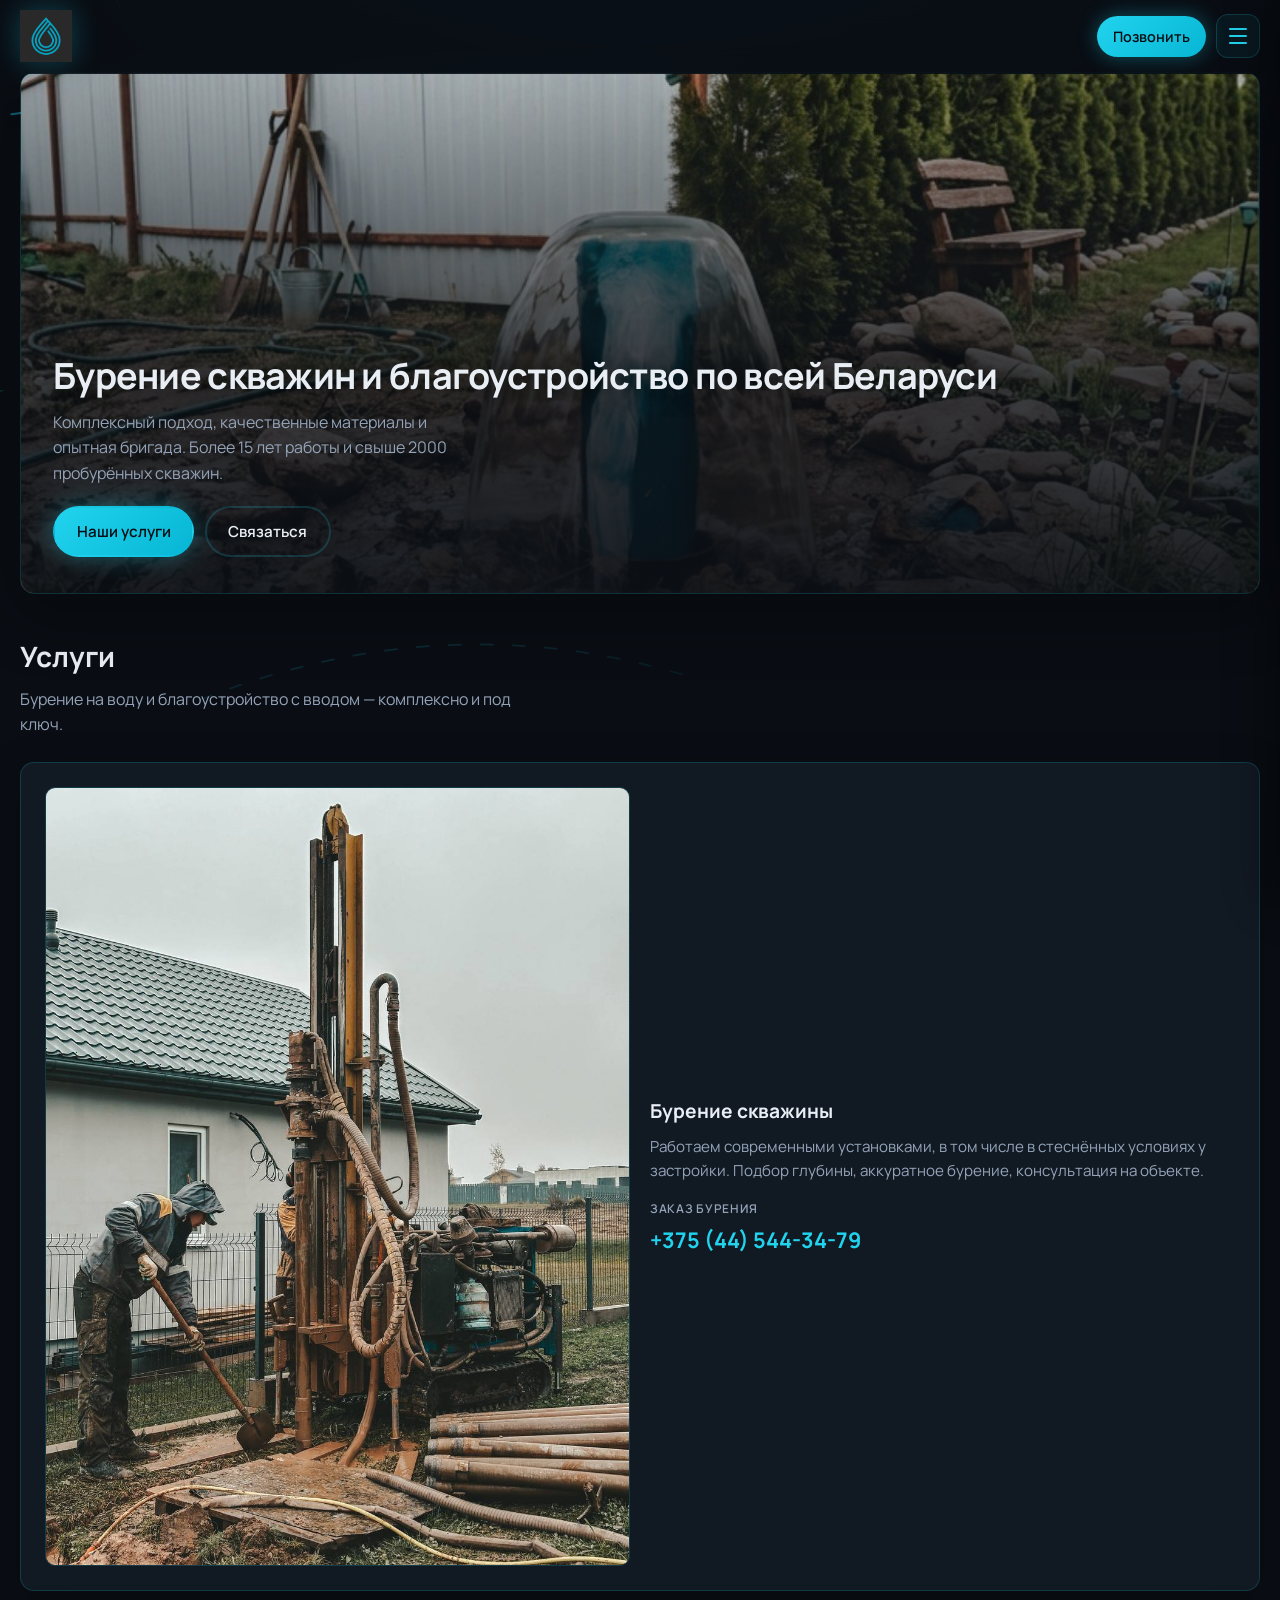
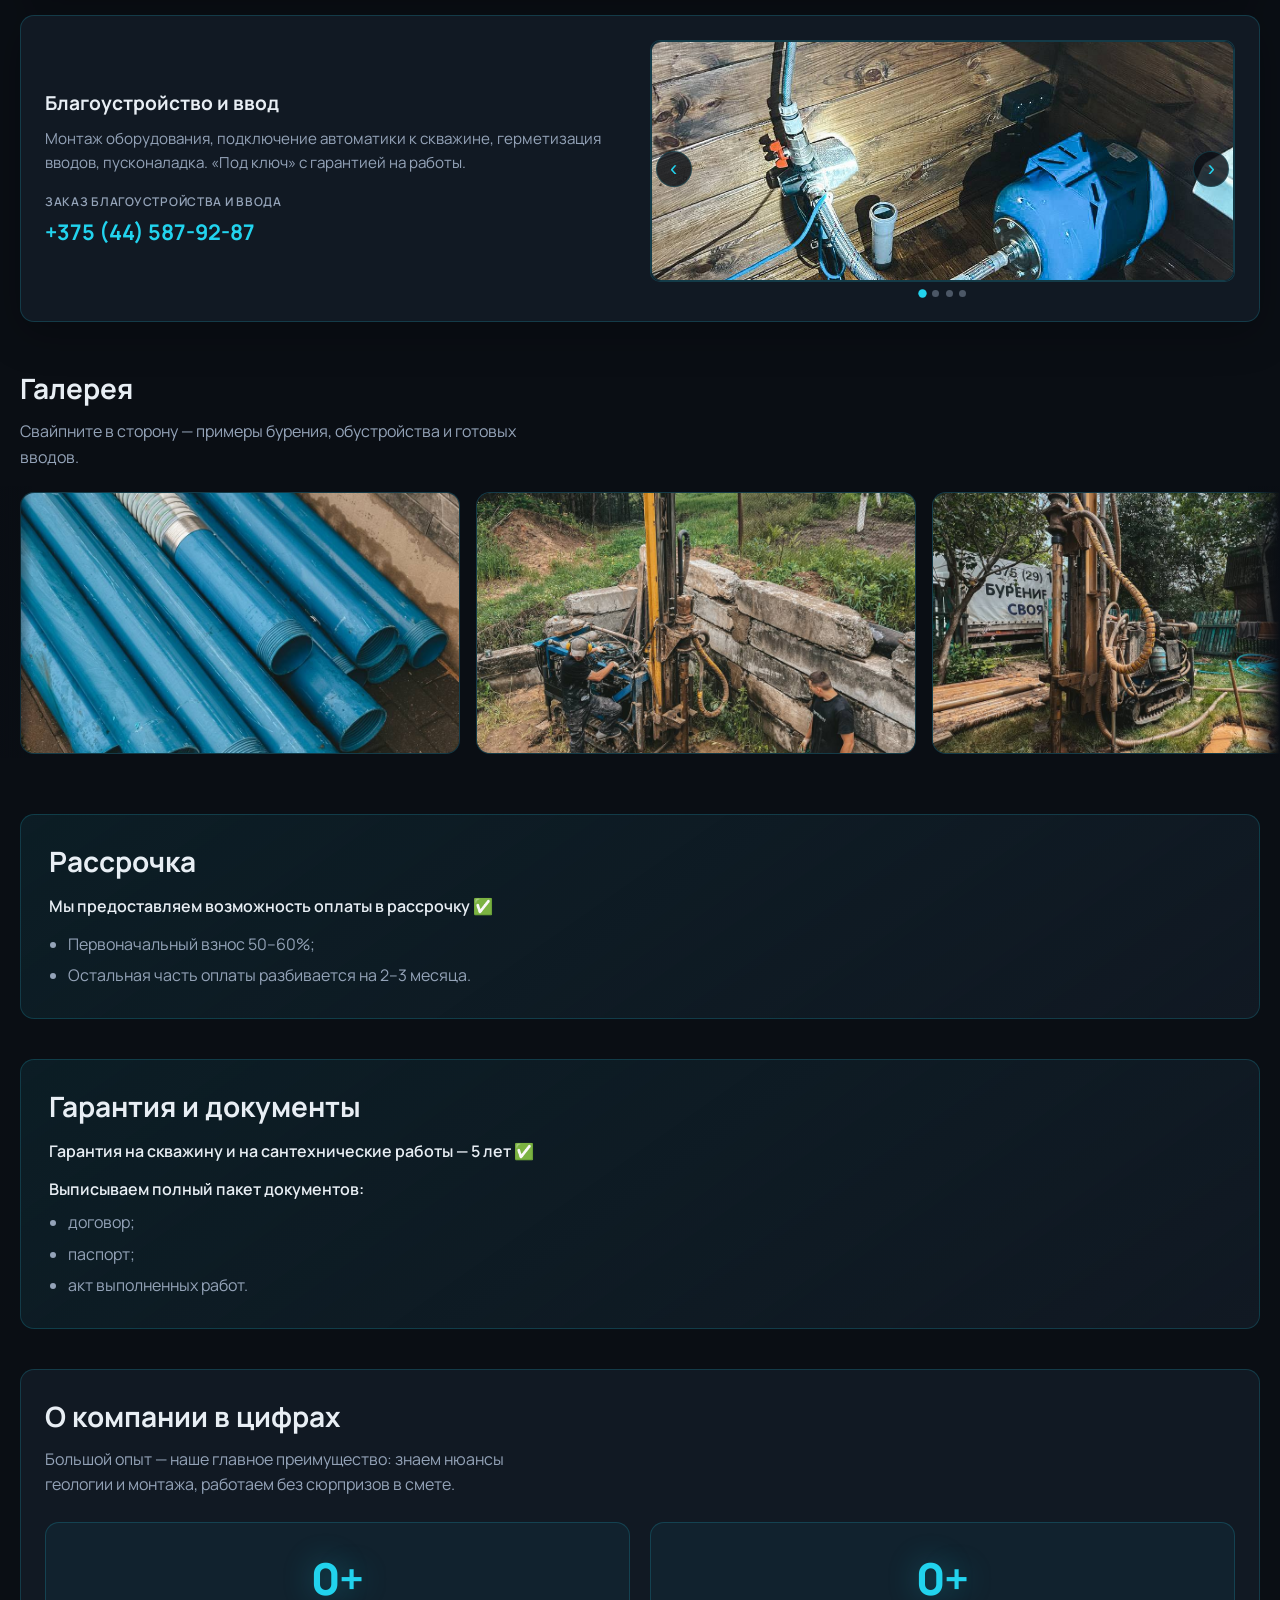
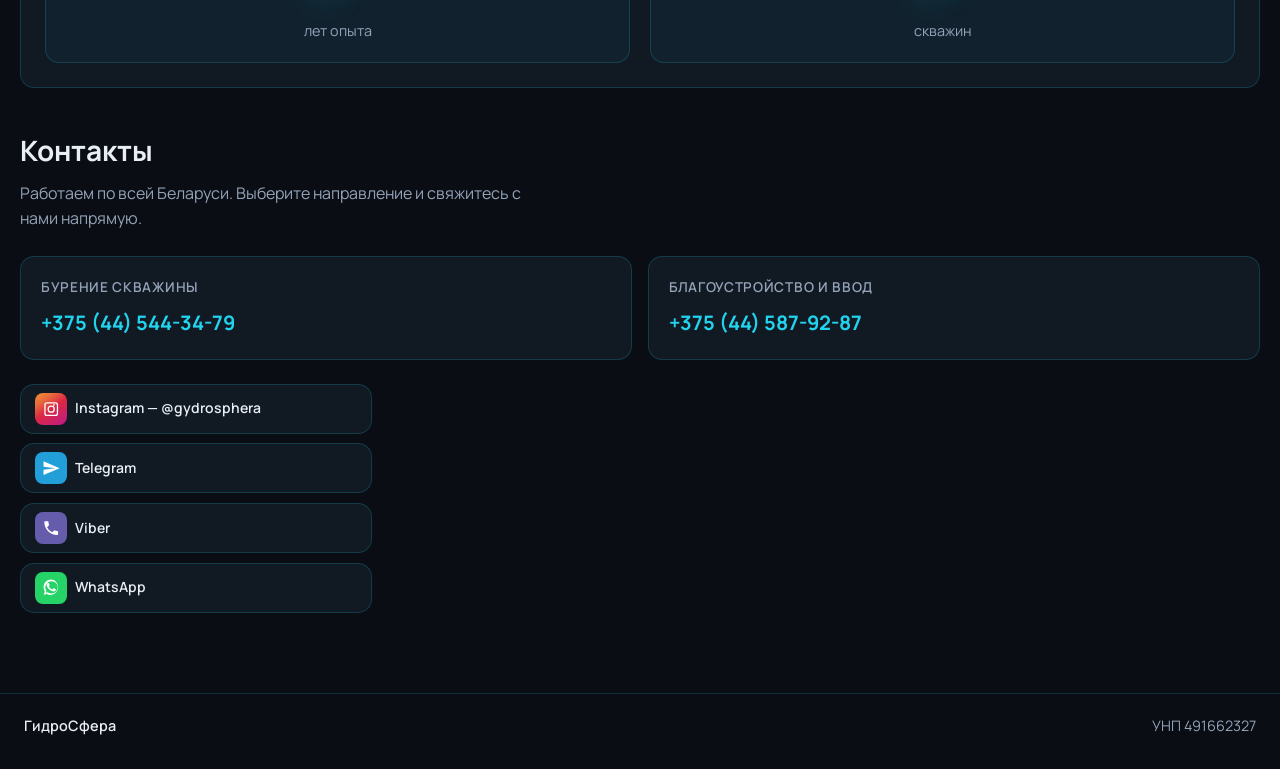
==== commit 1937cd52: "Контакты: чипы мессенджеров колонкой, без подписи над блоком Made-with: Cursor" ====
--- a/public/index.html
+++ b/public/index.html
@@ -215,7 +215,6 @@
               <a class="contact-tel" href="tel:+375445879287">+375 (44) 587-92-87</a>
             </div>
           </div>
-          <p class="contacts-social-label">Связь в соцсетях и мессенджерах (бурение, +375&nbsp;(44)&nbsp;544-34-79)</p>
           <div class="contacts-social">
             <a
               class="social-chip social-chip--instagram"
--- a/public/css/styles.css
+++ b/public/css/styles.css
@@ -832,22 +832,16 @@
   color: #a5f3fc;
 }
 
-.contacts-social-label {
-  margin: 0 0 0.75rem;
-  font-size: 0.9rem;
-  color: var(--text-muted);
-  line-height: 1.45;
-}
-
 .contacts-social {
   display: flex;
-  flex-wrap: wrap;
-  gap: 0.6rem 0.65rem;
+  flex-direction: column;
   align-items: stretch;
+  gap: 0.6rem;
+  max-width: 22rem;
 }
 
 .social-chip {
-  display: inline-flex;
+  display: flex;
   align-items: center;
   gap: 0.5rem;
   padding: 0.5rem 0.9rem;
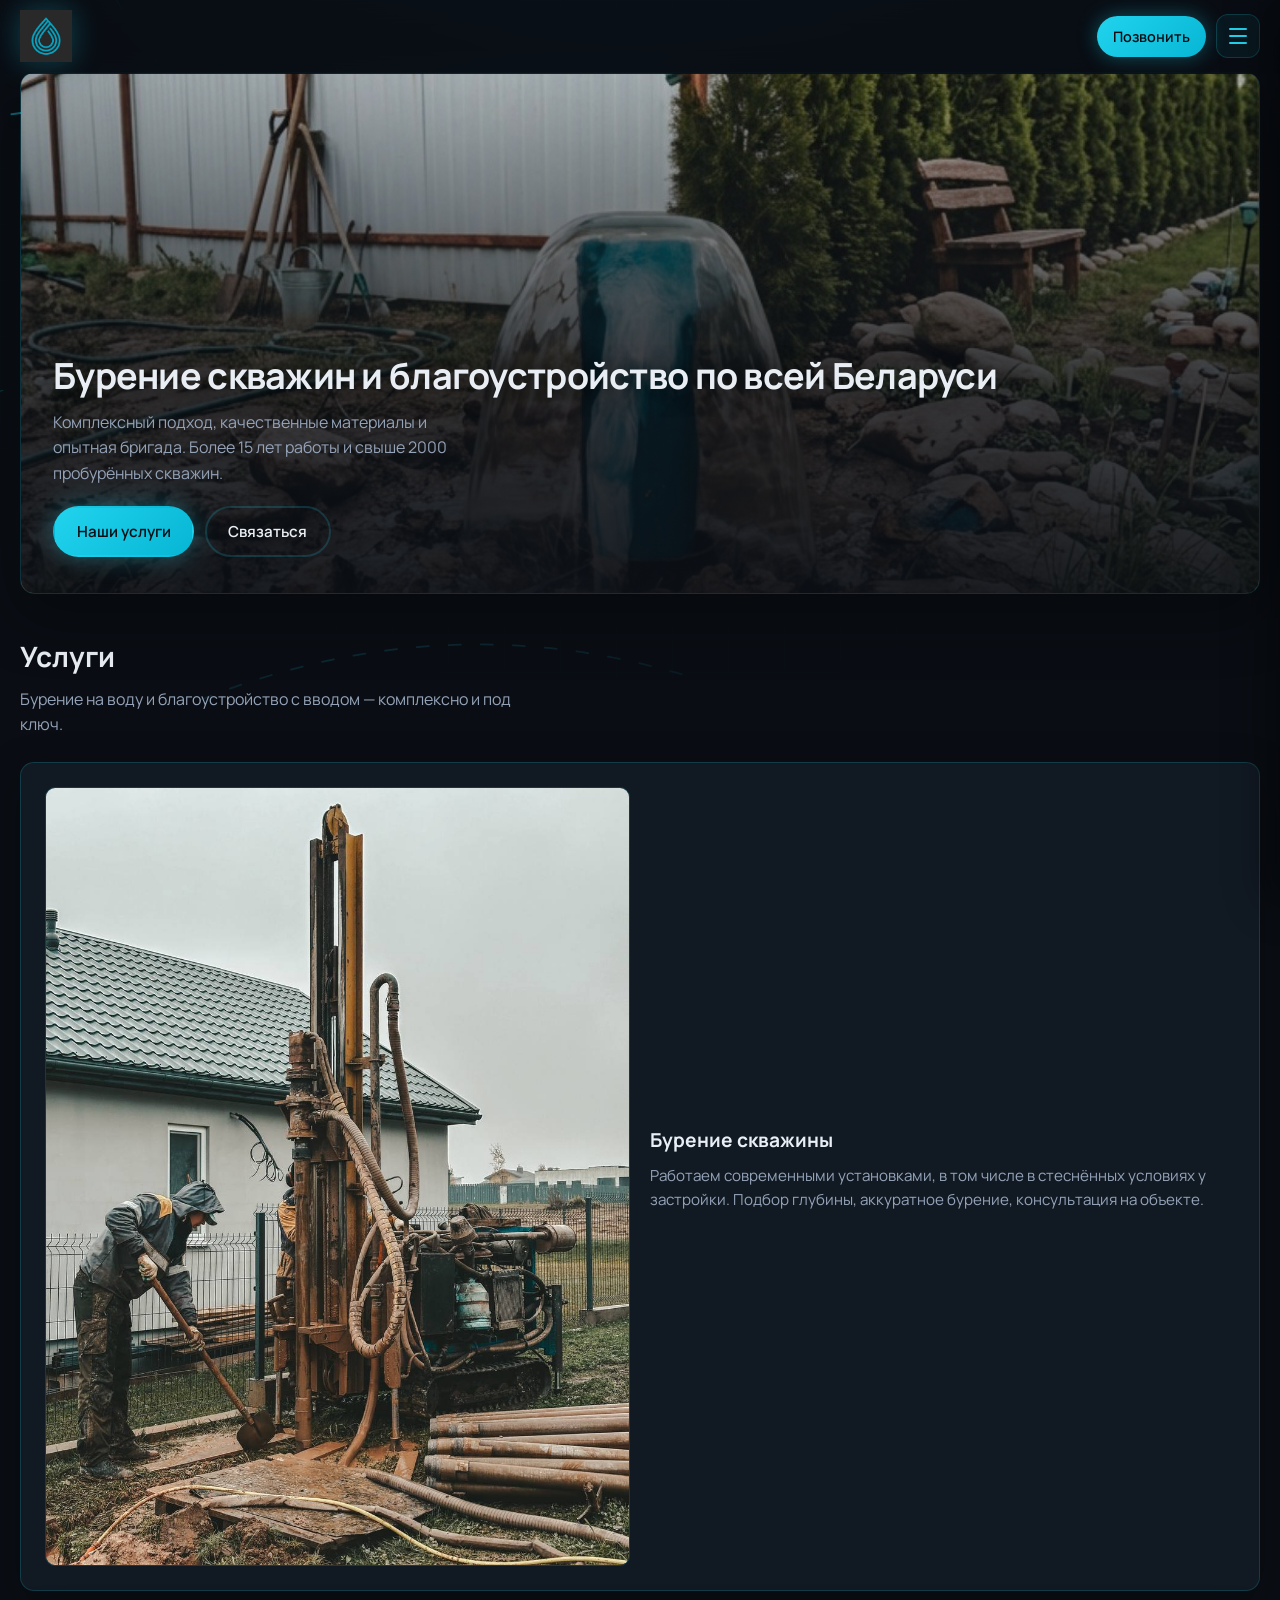
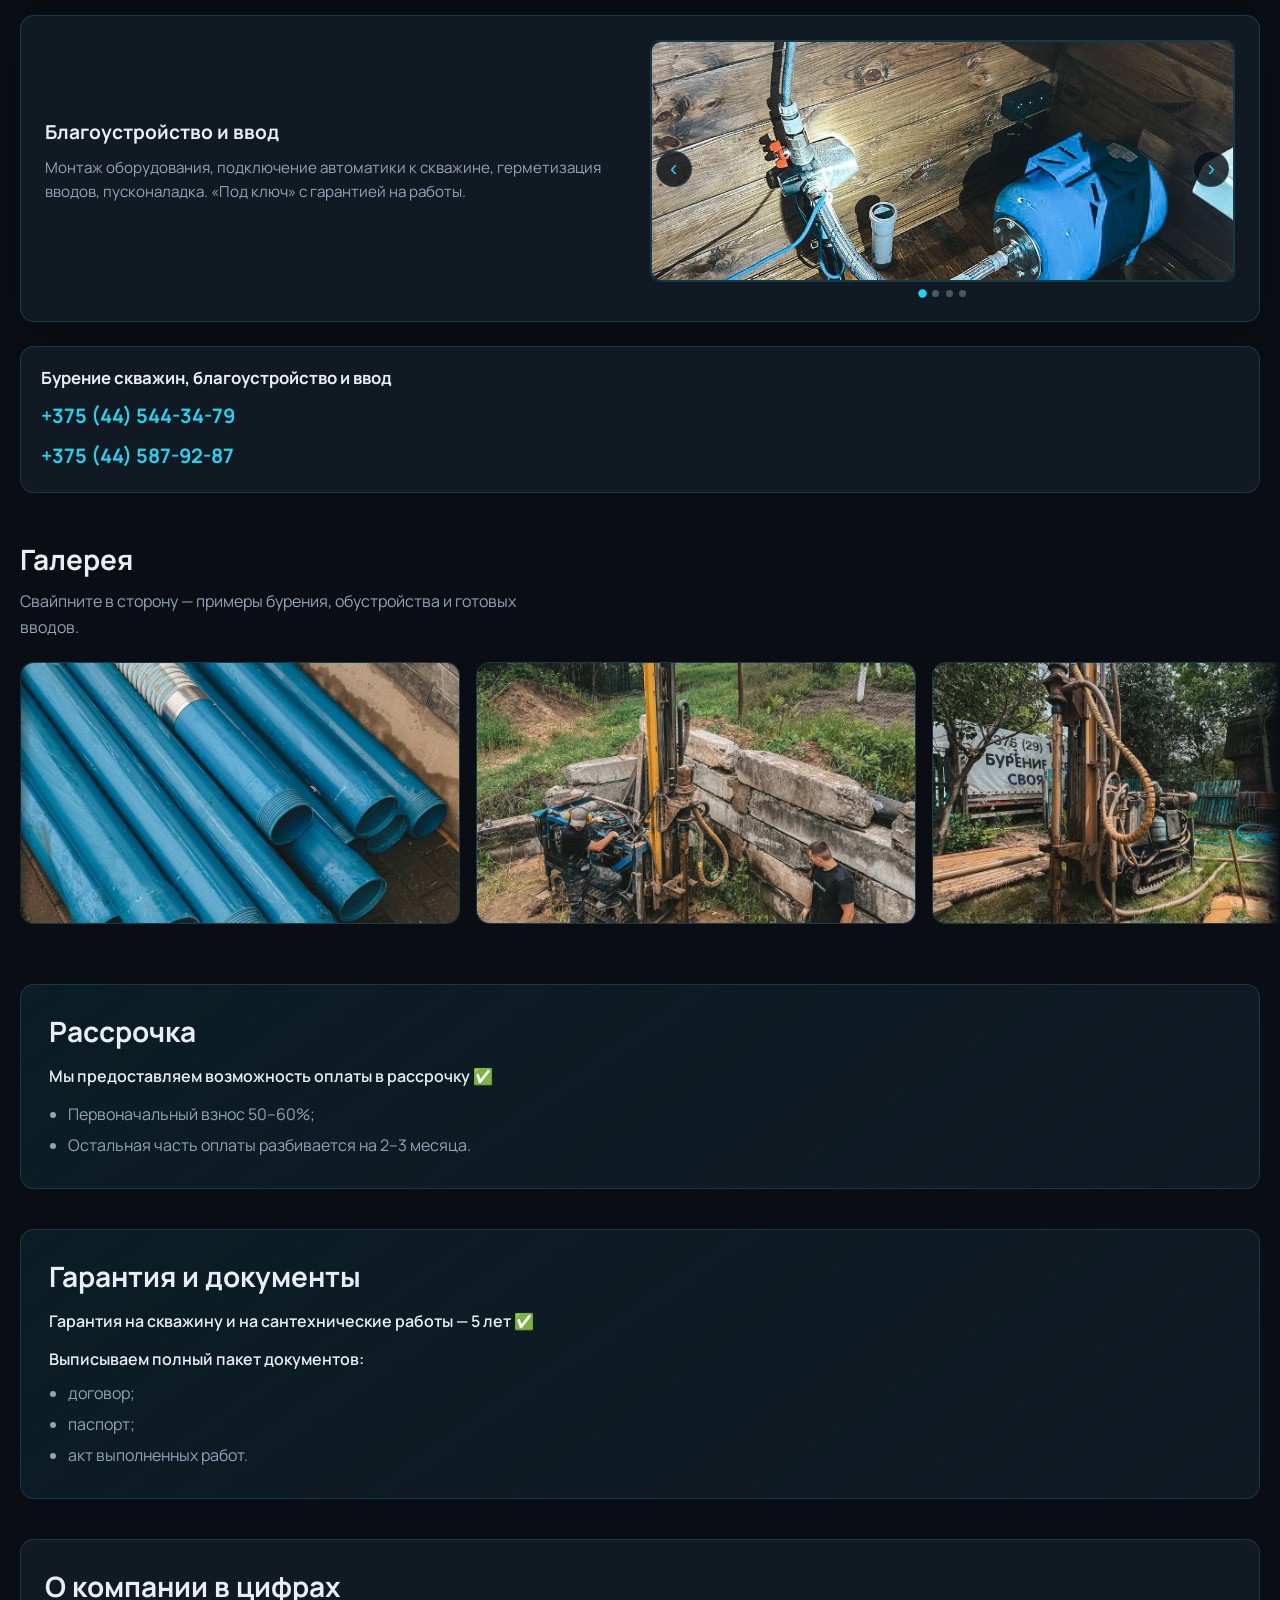
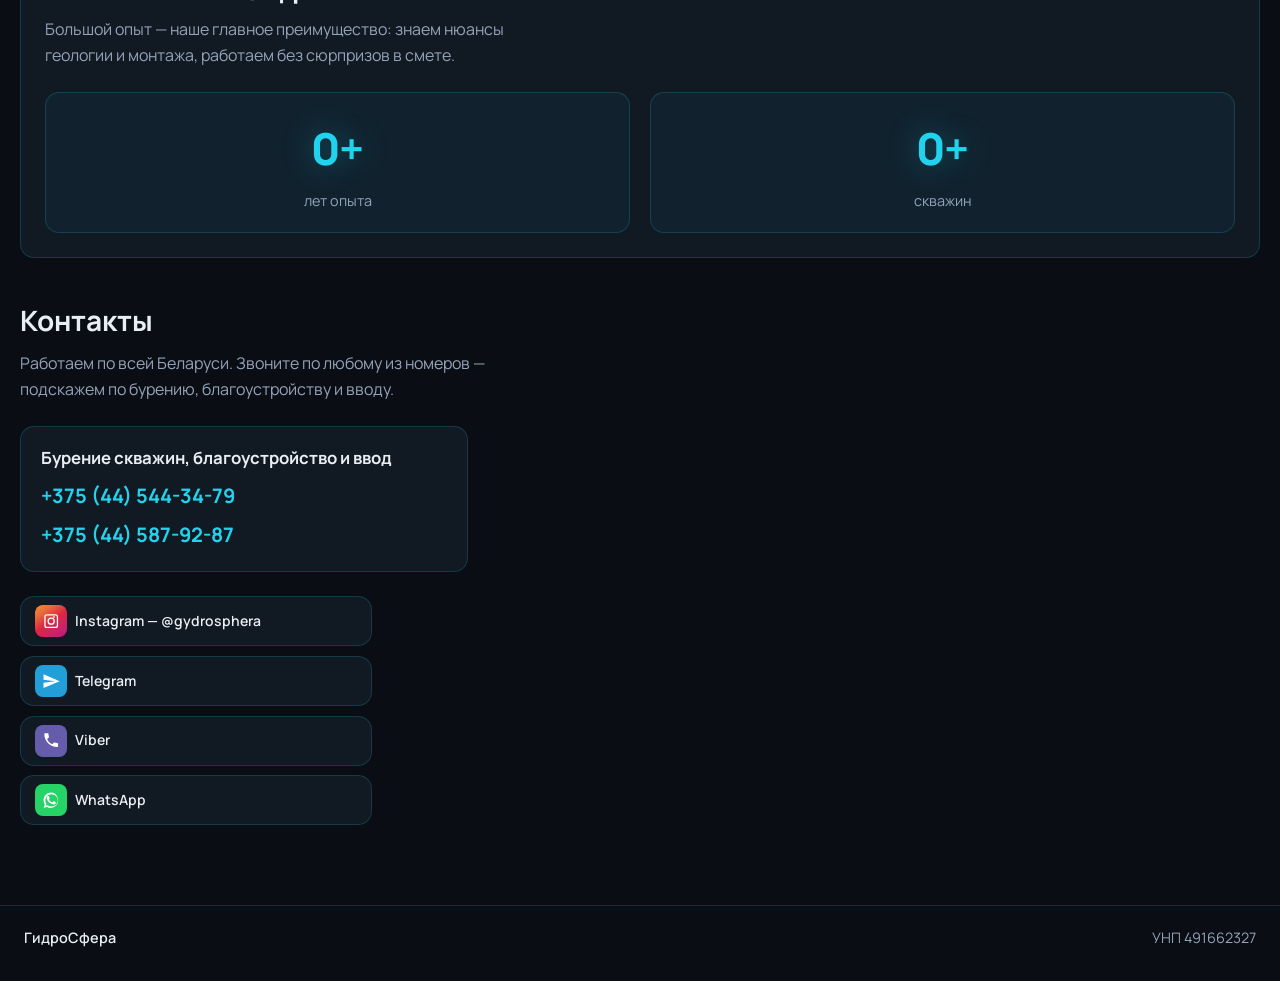
==== commit 79073600: "Объединить телефоны компании в один блок контактов Co-authored-by: Cursor <cursoragent@cursor.com>" ====
--- a/public/index.html
+++ b/public/index.html
@@ -2,6 +2,13 @@
 <html lang="ru">
 <head>
   <meta charset="UTF-8" />
+  <!-- Google Tag Manager -->
+  <script>(function(w,d,s,l,i){w[l]=w[l]||[];w[l].push({'gtm.start':
+  new Date().getTime(),event:'gtm.js'});var f=d.getElementsByTagName(s)[0],
+  j=d.createElement(s),dl=l!='dataLayer'?'&l='+l:'';j.async=true;j.src=
+  'https://www.googletagmanager.com/gtm.js?id='+i+dl;f.parentNode.insertBefore(j,f);
+  })(window,document,'script','dataLayer','GTM-M7L6M87T');</script>
+  <!-- End Google Tag Manager -->
   <meta name="viewport" content="width=device-width, initial-scale=1" />
   <meta name="description" content="ГидроСфера — бурение скважин и благоустройство под ключ по всей Беларуси. 15+ лет опыта, 2000+ скважин." />
   <meta name="yandex-verification" content="5a4e4db9c6df7a46" />
@@ -12,6 +19,11 @@
   <link rel="stylesheet" href="css/styles.css" />
 </head>
 <body>
+  <!-- Google Tag Manager (noscript) -->
+  <noscript><iframe src="https://www.googletagmanager.com/ns.html?id=GTM-M7L6M87T"
+  height="0" width="0" style="display:none;visibility:hidden"></iframe></noscript>
+  <!-- End Google Tag Manager (noscript) -->
+  <canvas id="water-fx" class="water-fx" aria-hidden="true"></canvas>
   <div class="pipe-bg" aria-hidden="true">
     <svg class="pipe-svg" xmlns="http://www.w3.org/2000/svg" preserveAspectRatio="xMidYMid slice">
       <defs>
@@ -93,8 +105,6 @@
               <p class="service-card__text">
                 Работаем современными установками, в том числе в стеснённых условиях у застройки. Подбор глубины, аккуратное бурение, консультация на объекте.
               </p>
-              <p class="service-card__phone-label">Заказ бурения</p>
-              <a class="service-card__phone" href="tel:+375445443479">+375 (44) 544-34-79</a>
             </div>
           </article>
 
@@ -135,10 +145,16 @@
               <p class="service-card__text">
                 Монтаж оборудования, подключение автоматики к скважине, герметизация вводов, пусконаладка. «Под ключ» с гарантией на работы.
               </p>
-              <p class="service-card__phone-label">Заказ благоустройства и ввода</p>
-              <a class="service-card__phone" href="tel:+375445879287">+375 (44) 587-92-87</a>
             </div>
           </article>
+
+          <div class="contact-block contact-block--company-phones">
+            <h3>Бурение скважин, благоустройство и ввод</h3>
+            <div class="contact-tel-list">
+              <a class="contact-tel" href="tel:+375445443479">+375 (44) 544-34-79</a>
+              <a class="contact-tel" href="tel:+375445879287">+375 (44) 587-92-87</a>
+            </div>
+          </div>
         </section>
 
         <section class="section section-gallery" id="gallery" aria-label="Галерея работ и процесса">
@@ -204,15 +220,14 @@
 
         <section class="section section--contacts" id="contacts">
           <h2 class="section-title">Контакты</h2>
-          <p class="section-lead">Работаем по всей Беларуси. Выберите направление и свяжитесь с нами напрямую.</p>
-          <div class="contacts-grid">
+          <p class="section-lead">Работаем по всей Беларуси. Звоните по любому из номеров — подскажем по бурению, благоустройству и вводу.</p>
+          <div class="contacts-grid contacts-grid--single">
             <div class="contact-block">
-              <h3>Бурение скважины</h3>
-              <a class="contact-tel" href="tel:+375445443479">+375 (44) 544-34-79</a>
-            </div>
-            <div class="contact-block">
-              <h3>Благоустройство и ввод</h3>
-              <a class="contact-tel" href="tel:+375445879287">+375 (44) 587-92-87</a>
+              <h3>Бурение скважин, благоустройство и ввод</h3>
+              <div class="contact-tel-list">
+                <a class="contact-tel" href="tel:+375445443479">+375 (44) 544-34-79</a>
+                <a class="contact-tel" href="tel:+375445879287">+375 (44) 587-92-87</a>
+              </div>
             </div>
           </div>
           <div class="contacts-social">
@@ -288,5 +303,6 @@
   </div>
 
   <script src="js/main.js"></script>
+  <script src="js/water-jet.js"></script>
 </body>
 </html>
--- a/public/css/styles.css
+++ b/public/css/styles.css
@@ -313,6 +313,15 @@
 
 .header-placeholder {
   height: var(--header-compact);
+}
+
+/* ——— Water touch FX (canvas) ——— */
+
+.water-fx {
+  position: fixed;
+  inset: 0;
+  z-index: 40;
+  pointer-events: none;
 }
 
 /* ——— Layout ——— */
@@ -674,26 +683,6 @@
   font-size: 0.95rem;
 }
 
-.service-card__phone-label {
-  margin: 0 0 0.25rem;
-  font-size: 0.75rem;
-  font-weight: 600;
-  text-transform: uppercase;
-  letter-spacing: 0.06em;
-  color: var(--text-muted);
-}
-
-.service-card__phone {
-  font-size: 1.35rem;
-  font-weight: 700;
-  text-decoration: none;
-  color: var(--neon);
-}
-
-.service-card__phone:hover {
-  color: #a5f3fc;
-}
-
 /* ——— Installment ——— */
 
 .section--installment {
@@ -800,9 +789,24 @@
 }
 
 @media (min-width: 560px) {
-  .contacts-grid {
+  .contacts-grid:not(.contacts-grid--single) {
     grid-template-columns: 1fr 1fr;
   }
+}
+
+.contacts-grid--single {
+  max-width: 28rem;
+}
+
+.contact-block--company-phones {
+  margin-top: 1.5rem;
+}
+
+.contact-tel-list {
+  display: flex;
+  flex-direction: column;
+  align-items: flex-start;
+  gap: 0.45rem;
 }
 
 .contact-block {
@@ -813,12 +817,11 @@
 }
 
 .contact-block h3 {
-  margin: 0 0 0.5rem;
-  font-size: 0.85rem;
-  font-weight: 600;
-  text-transform: uppercase;
-  letter-spacing: 0.05em;
-  color: var(--text-muted);
+  margin: 0 0 0.65rem;
+  font-size: 1.05rem;
+  font-weight: 700;
+  line-height: 1.35;
+  color: var(--text);
 }
 
 .contact-tel {
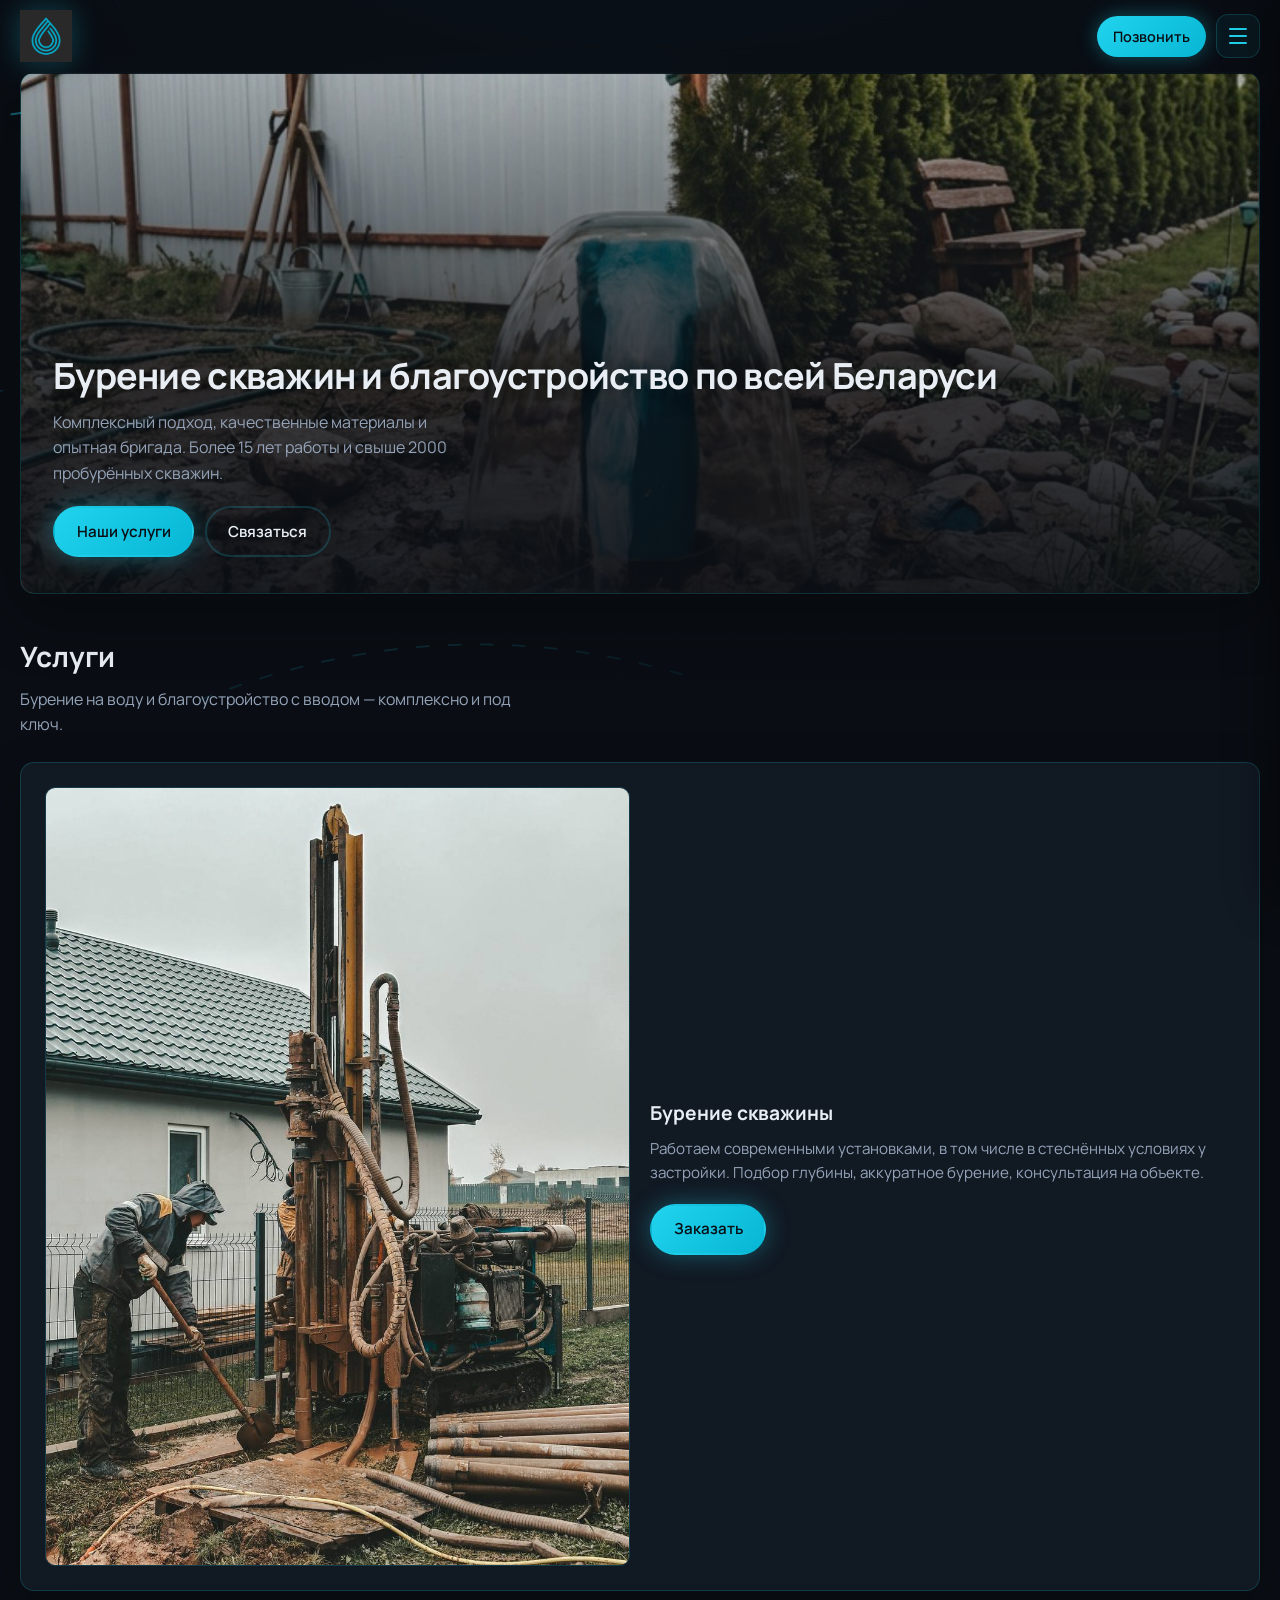
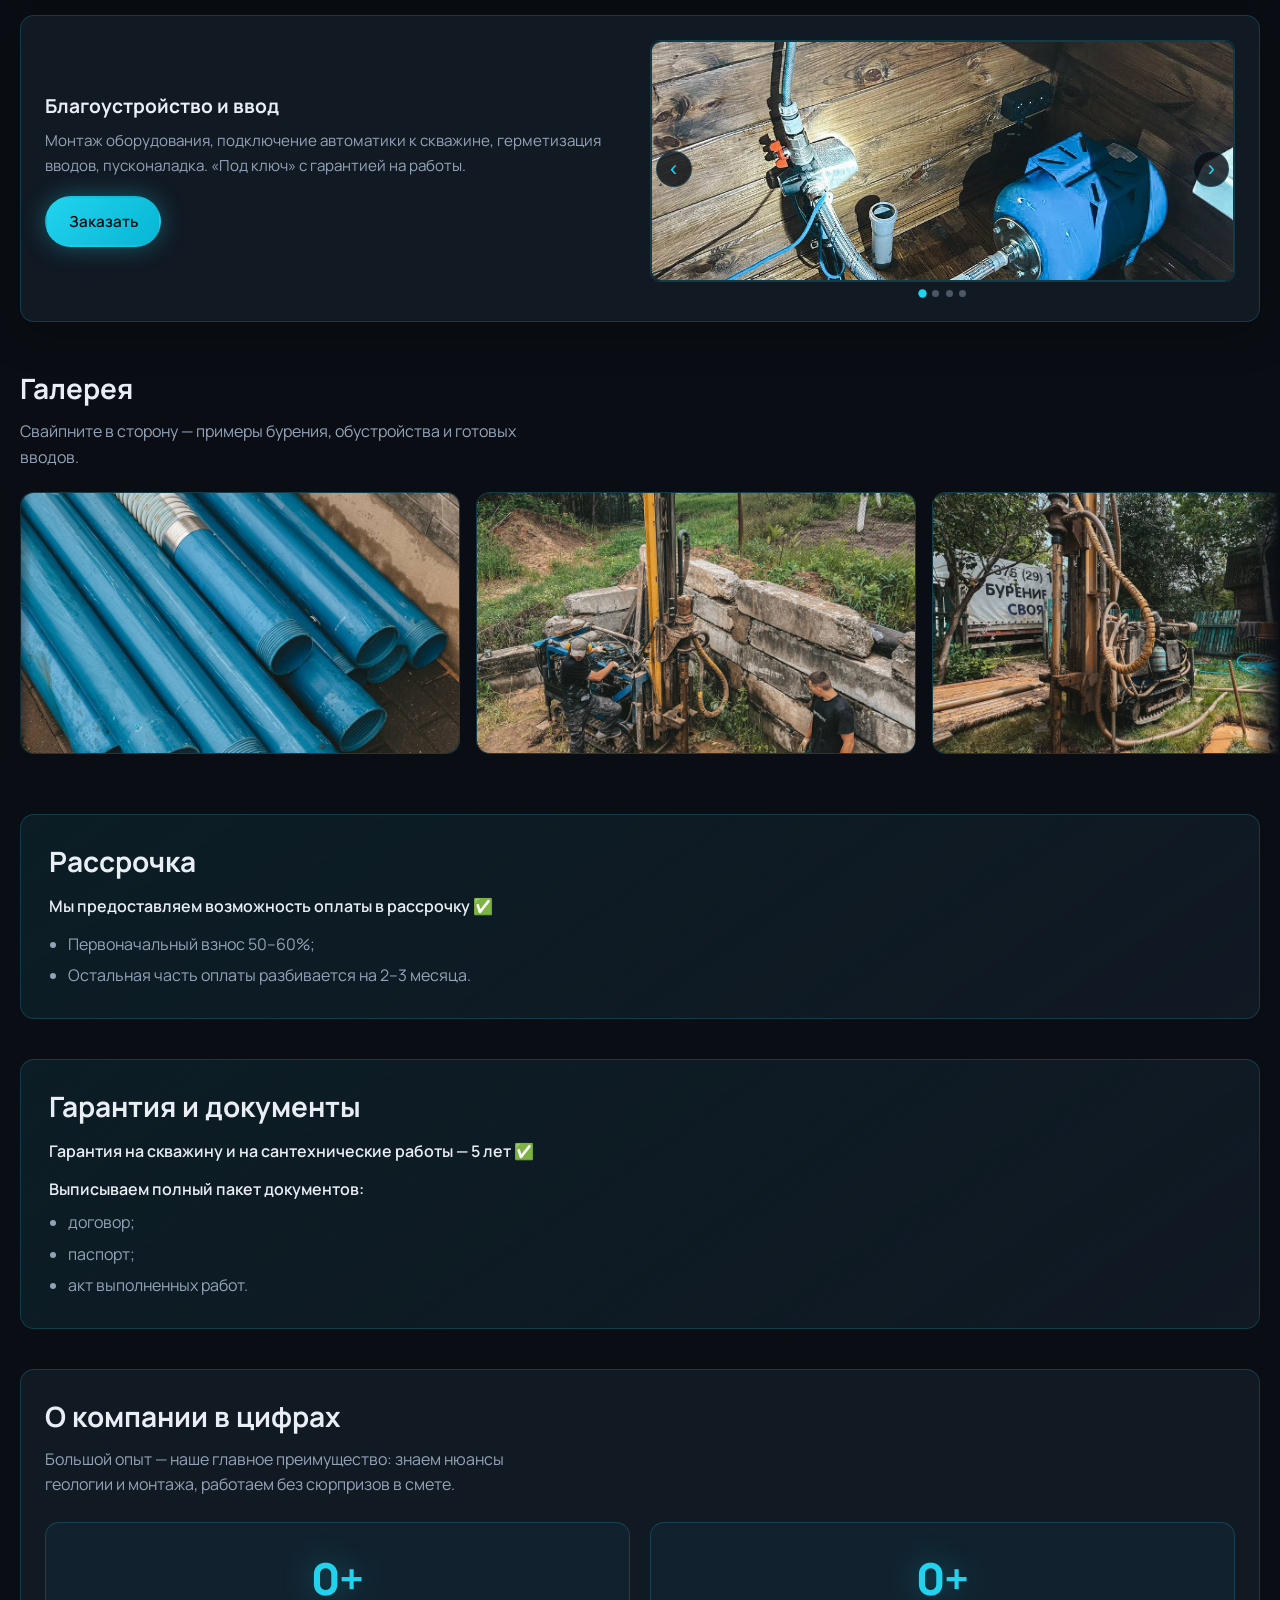
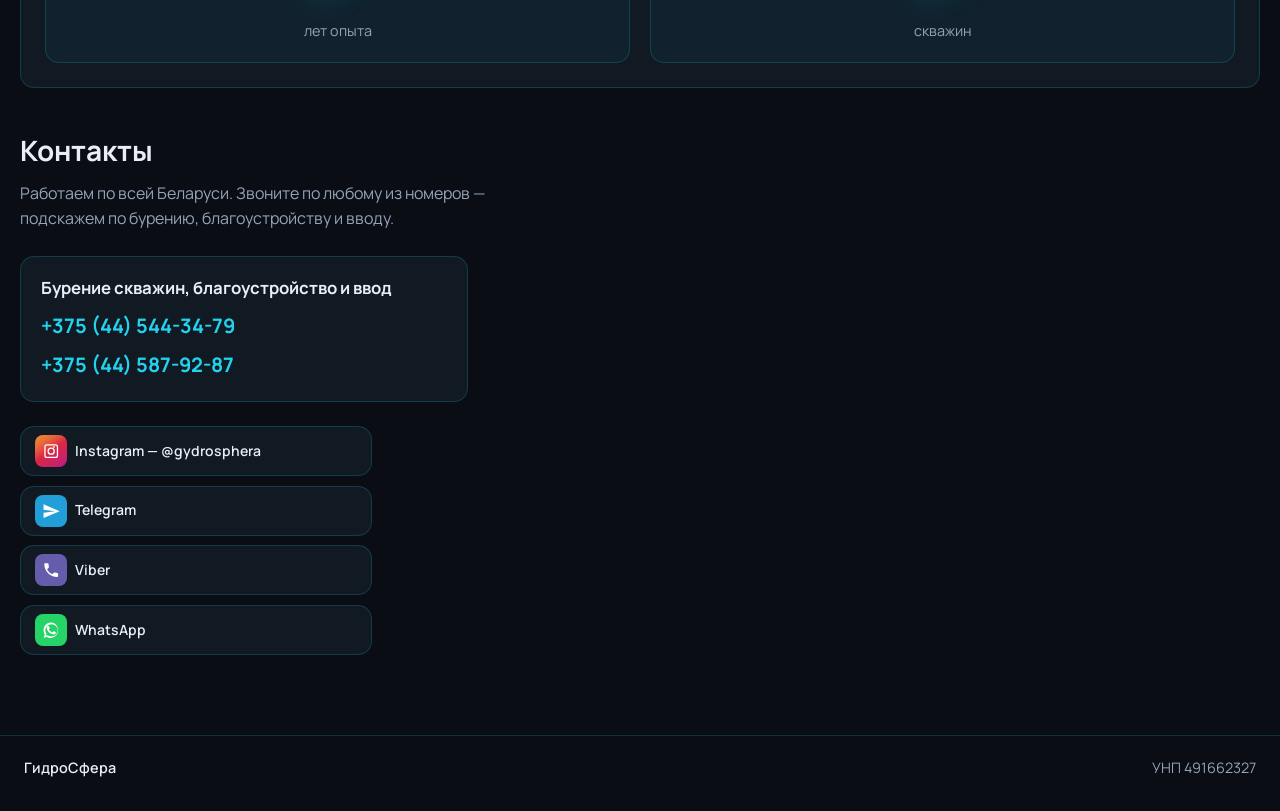
==== commit 461ab2db: "Услуги: кнопка «Заказать» → контакты, убран блок телефонов под услугами Co-authored-by: Cursor <curs" ====
--- a/public/index.html
+++ b/public/index.html
@@ -105,6 +105,7 @@
               <p class="service-card__text">
                 Работаем современными установками, в том числе в стеснённых условиях у застройки. Подбор глубины, аккуратное бурение, консультация на объекте.
               </p>
+              <a class="btn btn-primary service-card__cta" href="#contacts">Заказать</a>
             </div>
           </article>
 
@@ -145,16 +146,9 @@
               <p class="service-card__text">
                 Монтаж оборудования, подключение автоматики к скважине, герметизация вводов, пусконаладка. «Под ключ» с гарантией на работы.
               </p>
+              <a class="btn btn-primary service-card__cta" href="#contacts">Заказать</a>
             </div>
           </article>
-
-          <div class="contact-block contact-block--company-phones">
-            <h3>Бурение скважин, благоустройство и ввод</h3>
-            <div class="contact-tel-list">
-              <a class="contact-tel" href="tel:+375445443479">+375 (44) 544-34-79</a>
-              <a class="contact-tel" href="tel:+375445879287">+375 (44) 587-92-87</a>
-            </div>
-          </div>
         </section>
 
         <section class="section section-gallery" id="gallery" aria-label="Галерея работ и процесса">
--- a/public/css/styles.css
+++ b/public/css/styles.css
@@ -505,6 +505,12 @@
   }
 }
 
+.service-card__body {
+  display: flex;
+  flex-direction: column;
+  align-items: flex-start;
+}
+
 .service-card__media img {
   width: 100%;
   height: 220px;
@@ -683,6 +689,10 @@
   font-size: 0.95rem;
 }
 
+.service-card__cta {
+  margin-top: 0.15rem;
+}
+
 /* ——— Installment ——— */
 
 .section--installment {
@@ -796,10 +806,6 @@
 
 .contacts-grid--single {
   max-width: 28rem;
-}
-
-.contact-block--company-phones {
-  margin-top: 1.5rem;
 }
 
 .contact-tel-list {
